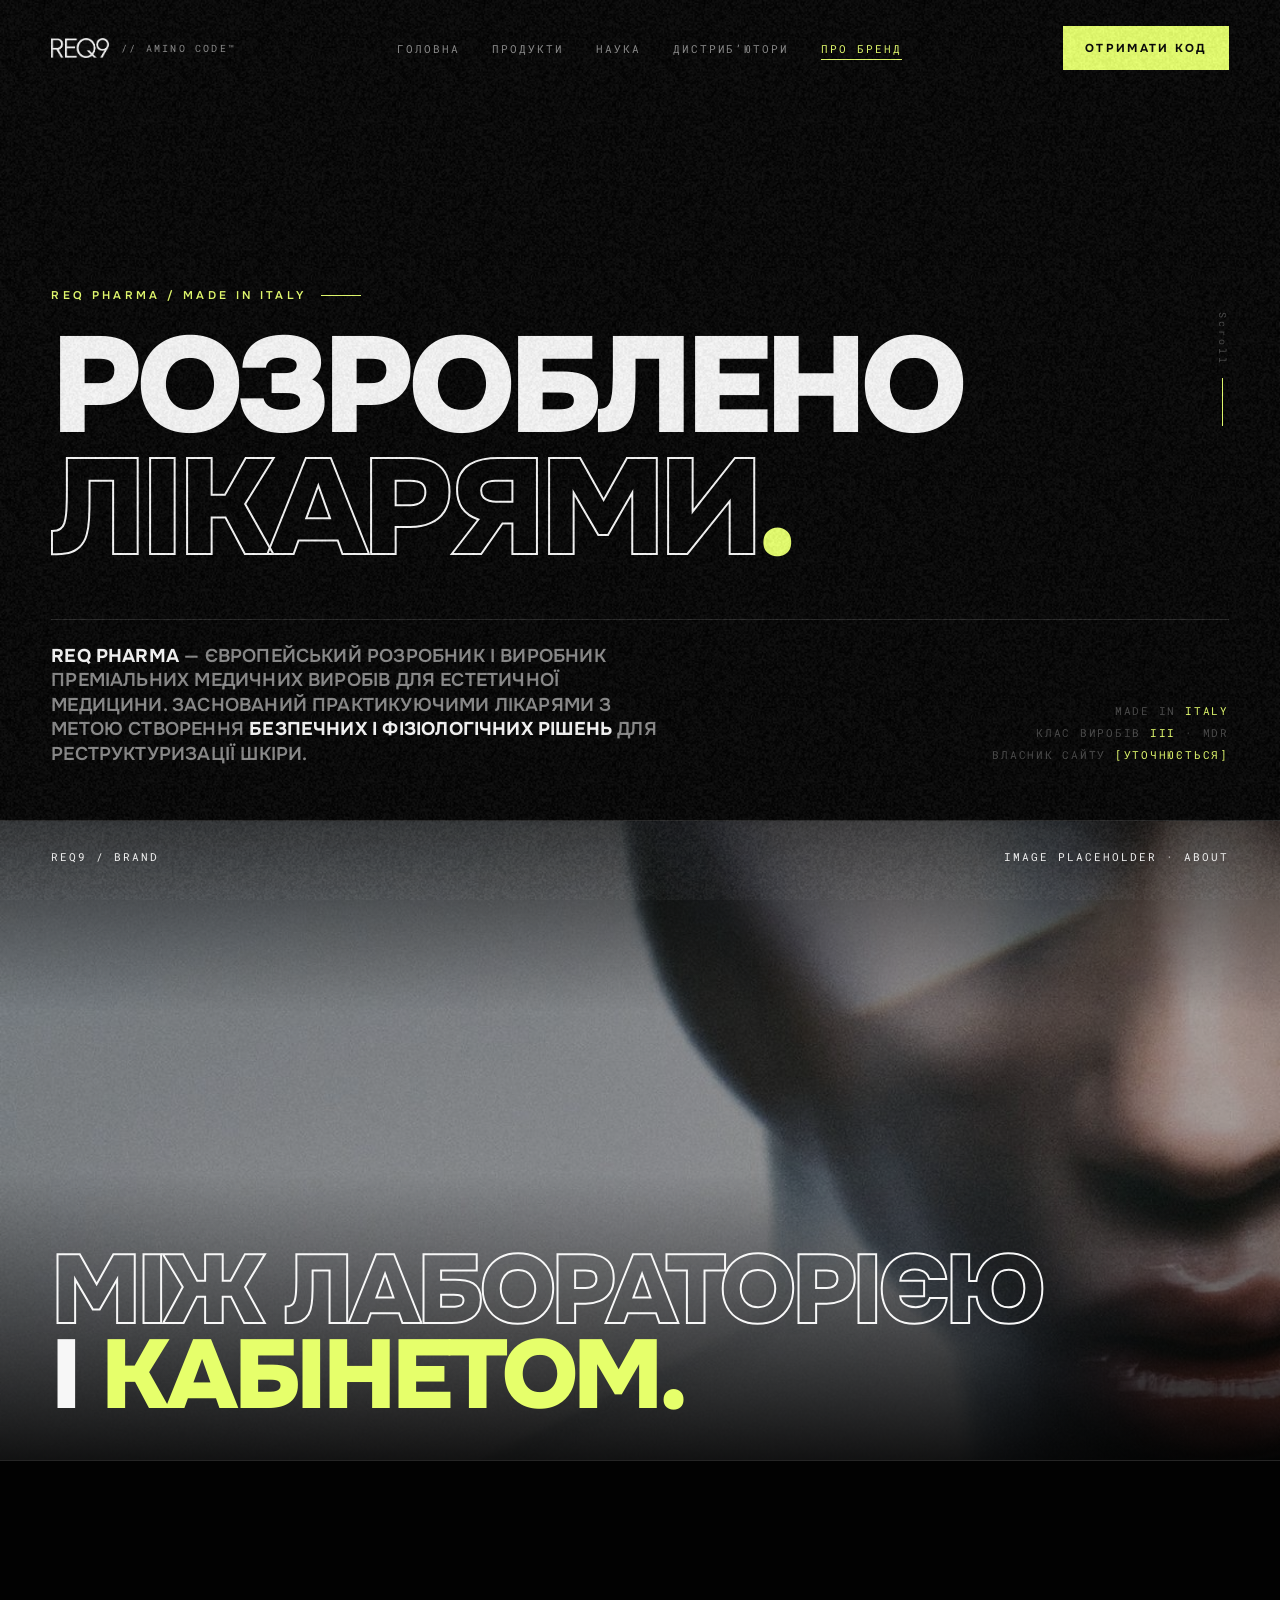
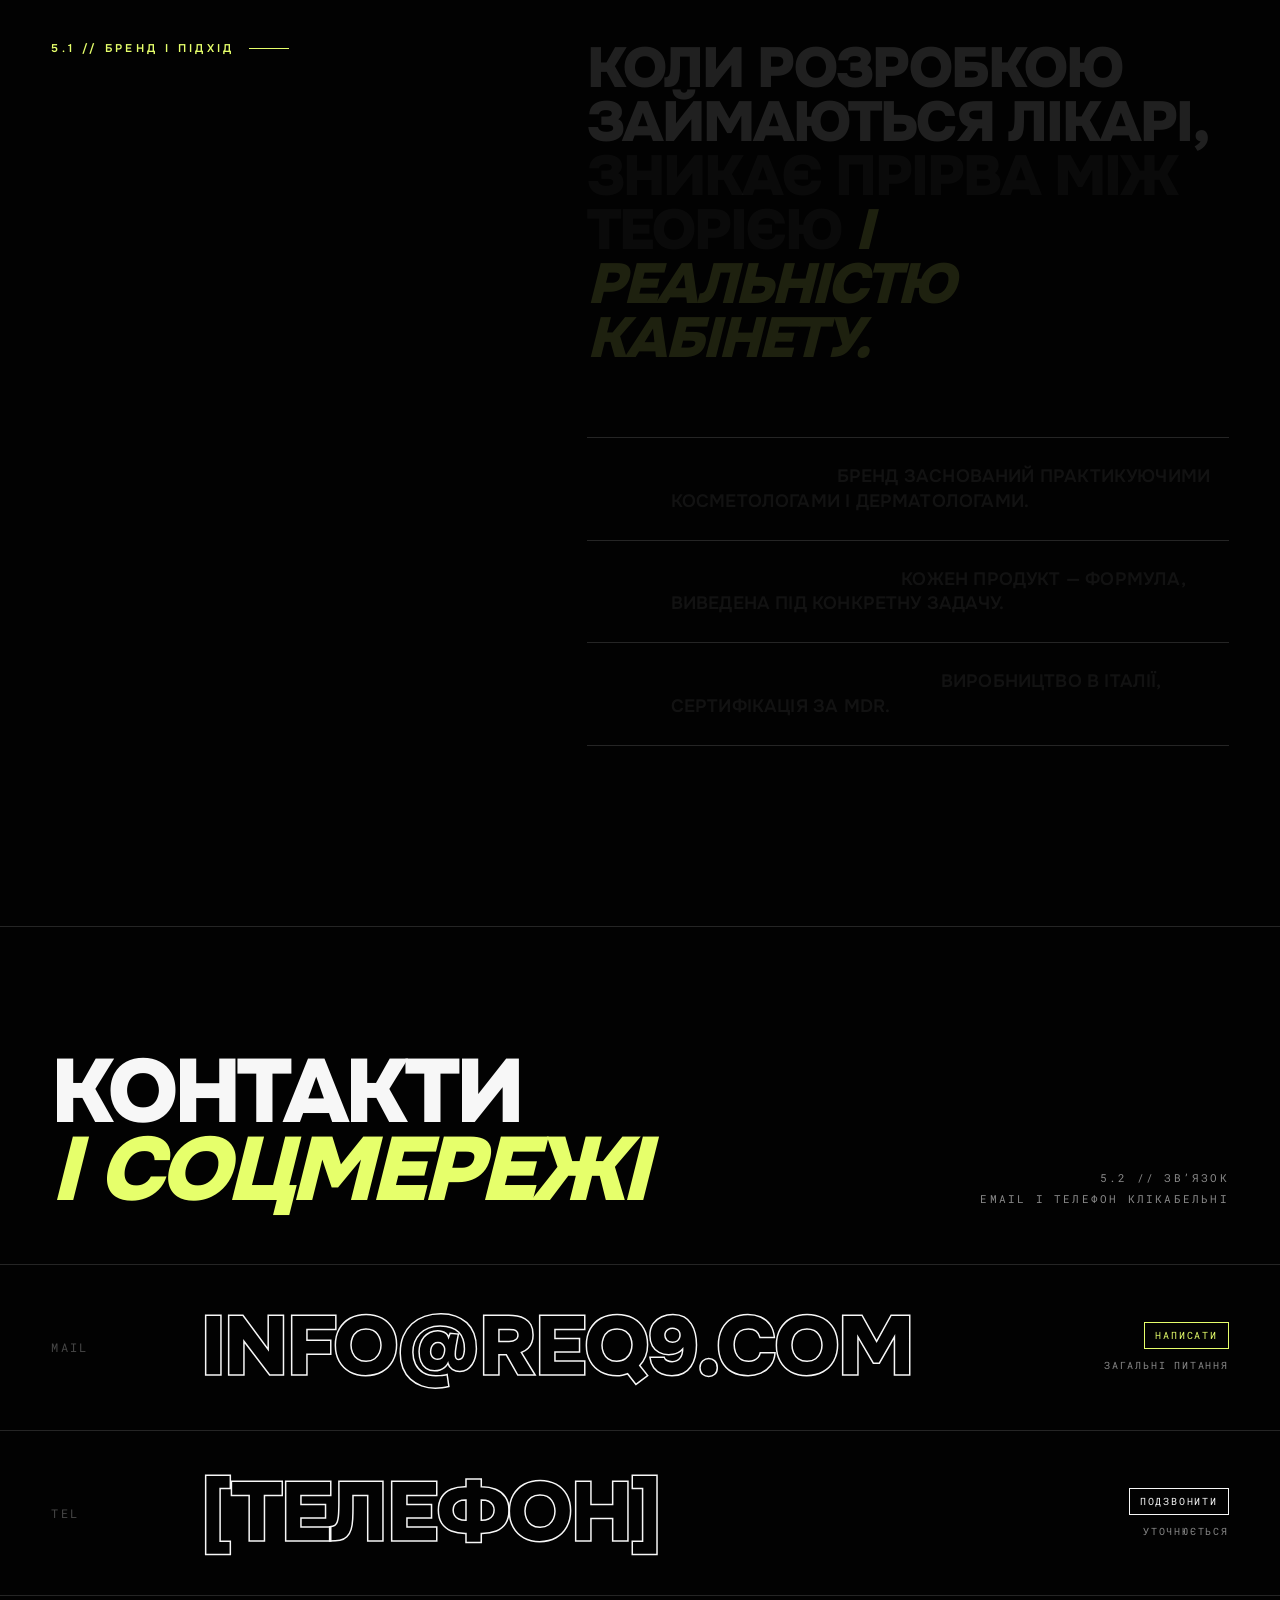
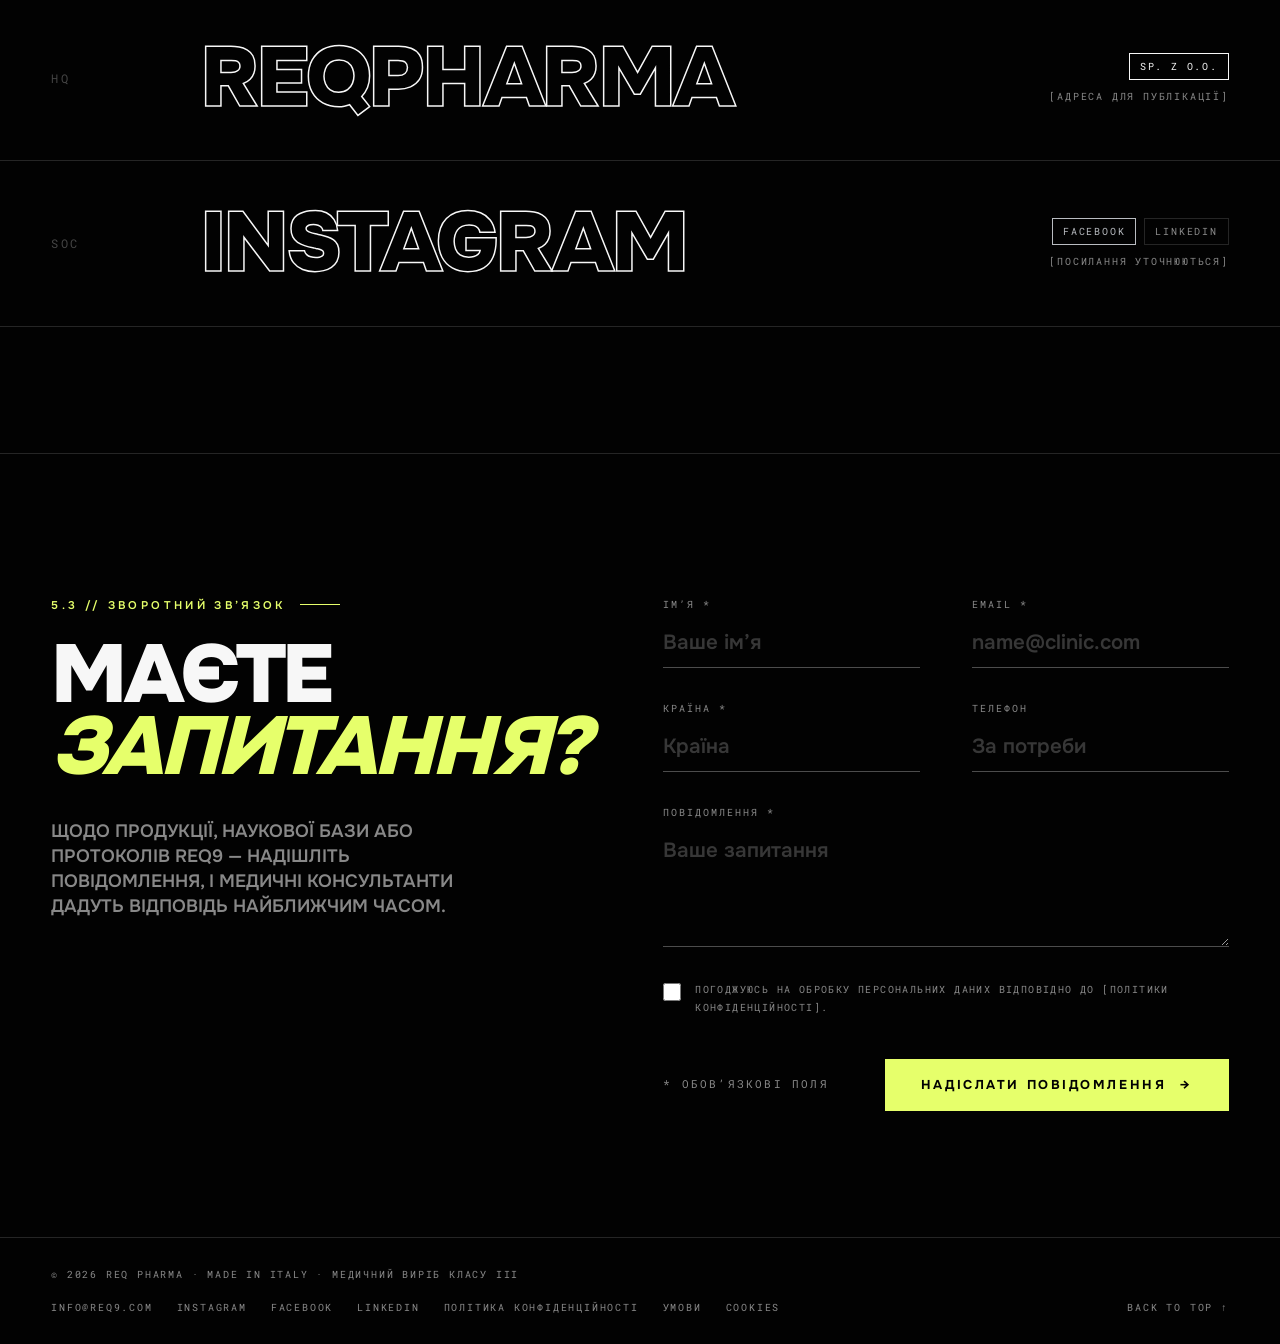
==== about.html @ 5b626bc5 "REQ9 Amino Code — прототип сайту v2 (Lab), статична збірка 5 сторінок (index, product, science, dist" ====
<!doctype html>
<html lang="uk">
<head>
<meta charset="utf-8">
<meta name="viewport" content="width=device-width,initial-scale=1">
<title>REQ9 — про бренд і контакти</title>
<meta name="description" content="REQ9 Amino Code — 9 амінокислот і дві фракції гіалуронової кислоти. Медичний виріб класу III, Made in Italy.">
<meta name="robots" content="noindex">
<link rel="icon" href="assets/logo-req9-white.png">
<link rel="stylesheet" href="https://fonts.googleapis.com/css2?family=Onest:wght@400;500;600;700;800;900&amp;family=Roboto+Mono:wght@400;500&amp;display=swap">
<style>body{margin:0;background:#020202}</style>
<link rel="stylesheet" href="assets/req9-lab.css">
<script src="assets/req9-lab.js"></script>
<script src="assets/dc-lite.js"></script>
</head>
<body>
<div id="dc-root">
<div class="pg" id="top" data-dcref="rootRef">
<div class="grain" aria-hidden="true"></div>
<div class="progress" aria-hidden="true"></div>

<header class="nav">
<a class="nav-brand" href="index.html" aria-label="REQ9 — головна"><img src="assets/logo-req9-white.png" alt="REQ9" style="height: 20px; width: auto; display: block"><em>// Amino Code™</em></a>
<nav class="nav-links" aria-label="Головне меню">
<a href="index.html">Головна</a>
<a href="product.html">Продукти</a>
<a href="science.html">Наука</a>
<a href="distributors.html">Дистриб’ютори</a>
<a class="cur" href="about.html">Про бренд</a>
</nav>
<a class="btn btn-s nav-cta" href="distributors.html" data-magnet="1">Отримати код</a>
</header>

<!-- 5.1 brand -->
<section class="lhero top" style="min-height: 820px">
<div class="scroll-cue">Scroll</div>
<p class="eyebrow">REQ Pharma / Made in Italy</p>
<h1 style="font-weight: 900; text-transform: uppercase; font-size: clamp(60px, 10.6vw, 170px); line-height: .86; letter-spacing: -.045em; margin-top: 3vh" aria-label="Розроблено лікарями.">
<span class="ln lh"><span>Розроблено</span></span>
<span class="ln lh"><span><span class="hollow">лікарями</span><span class="acid">.</span></span></span>
</h1>
<div class="hero-sub">
<p class="rv"><b>REQ Pharma</b> — європейський розробник і виробник преміальних медичних виробів для естетичної медицини. Заснований практикуючими лікарями з метою створення <b>безпечних і фізіологічних рішень</b> для реструктуризації шкіри.</p>
<div class="hero-meta rv">Made in <i>Italy</i><br>Клас виробів <i>III</i> · MDR<br>Власник сайту <i>[уточнюється]</i></div>
</div>
</section>

<section class="band" aria-label="Портрет">
<img src="assets/hero-photo.jpg" alt="" style="object-position: 70% 40%; filter: grayscale(.2) brightness(.7)">
<div class="shade"></div>
<div class="bt"><span>REQ9 / Brand</span><span>Image placeholder · About</span></div>
<div class="bf"><h3 class="rv"><span class="hollow">Між лабораторією</span><br>і <span class="acid">кабінетом.</span></h3></div>
</section>

<section class="mani">
<p class="eyebrow">5.1 // Бренд і підхід</p>
<div>
<h3 class="scrub"><span class="w">Коли</span> <span class="w">розробкою</span> <span class="w">займаються</span> <span class="w">лікарі,</span> <span class="dimw"><span class="w">зникає</span> <span class="w">прірва</span> <span class="w">між</span> <span class="w">теорією</span></span> <em><span class="w">і</span> <span class="w">реальністю</span> <span class="w">кабінету.</span></em></h3>
<div class="mani-rules">
<div class="mani-rule"><b>R.01</b><p><strong><span class="wm"><span>Лікарі</span></span> <span class="wm"><span>в</span></span> <span class="wm"><span>основі.</span></span></strong> <span class="w">Бренд</span> <span class="w">заснований</span> <span class="w">практикуючими</span> <span class="w">косметологами</span> <span class="w">і</span> <span class="w">дерматологами.</span></p></div>
<div class="mani-rule"><b>R.02</b><p><strong><span class="wm"><span>Код</span></span> <span class="wm"><span>перед</span></span> <span class="wm"><span>стимулом.</span></span></strong> <span class="w">Кожен</span> <span class="w">продукт</span> <span class="w">—</span> <span class="w">формула,</span> <span class="w">виведена</span> <span class="w">під</span> <span class="w">конкретну</span> <span class="w">задачу.</span></p></div>
<div class="mani-rule"><b>R.03</b><p><strong><span class="wm"><span>Європейський</span></span> <span class="wm"><span>стандарт.</span></span></strong> <span class="w">Виробництво</span> <span class="w">в</span> <span class="w">Італії,</span> <span class="w">сертифікація</span> <span class="w">за</span> <span class="w">MDR.</span></p></div>
</div>
</div>
</section>

<!-- 5.2 contacts -->
<section class="index" id="contacts" style="border-top: 1px solid rgba(247,247,247,.14)">
<div class="index-head">
<h2 class="rv">Контакти<br><em>і соцмережі</em></h2>
<div class="count rv">5.2 // Зв’язок<br>Email і телефон клікабельні</div>
</div>
<div class="rows">
<a class="row" href="mailto:info@req9.com" style="--row-c: #E6FF6B"><div class="row-fill"></div><div class="row-inner"><span class="row-no">MAIL</span><span class="row-title">info@req9.com</span><span class="row-meta"><span class="row-tags"><span class="tag status">Написати</span></span><span>Загальні питання</span></span></div><span class="row-arrow" aria-hidden="true">↗</span></a>
<a class="row" href="#contacts" style="--row-c: #F7F7F7"><div class="row-fill"></div><div class="row-inner"><span class="row-no">TEL</span><span class="row-title">[Телефон]</span><span class="row-meta"><span class="row-tags"><span class="tag status">Подзвонити</span></span><span>Уточнюється</span></span></div><span class="row-arrow" aria-hidden="true">↗</span></a>
<a class="row" href="#contacts" style="--row-c: #F7F7F7"><div class="row-fill"></div><div class="row-inner"><span class="row-no">HQ</span><span class="row-title">REQPHARMA</span><span class="row-meta"><span class="row-tags"><span class="tag status">sp. z o.o.</span></span><span>[Адреса для публікації]</span></span></div><span class="row-arrow" aria-hidden="true">↗</span></a>
<a class="row" href="#contacts" style="--row-c: #B9BCC1"><div class="row-fill"></div><div class="row-inner"><span class="row-no">SOC</span><span class="row-title">Instagram</span><span class="row-meta"><span class="row-tags"><span class="tag status">Facebook</span><span class="tag">LinkedIn</span></span><span>[Посилання уточнюються]</span></span></div><span class="row-arrow" aria-hidden="true">↗</span></a>
</div>
</section>

<!-- 5.3 form -->
<section class="fsec" id="write" style="margin-top: 14vh">
<div>
<p class="eyebrow">5.3 // Зворотний зв’язок</p>
<h2 class="rv">Маєте<br><em>запитання?</em></h2>
<p class="lead rv">Щодо продукції, наукової бази або протоколів ReQ9 — надішліть повідомлення, і медичні консультанти дадуть відповідь найближчим часом.</p>
</div>
<form class="fm rv" data-dcev-submit="submit">
<div data-dcif="sent" style="display:none">
<div class="ok"><b>Повідомлення надіслано</b><span class="count" style="text-align: left">Ми відповімо найближчим часом.</span></div>
</div>
<div class="fld"><label for="c-name">Ім’я *</label><input id="c-name" type="text" required="required" placeholder="Ваше ім’я"></div>
<div class="fld"><label for="c-em">Email *</label><input id="c-em" type="email" required="required" placeholder="name@clinic.com"></div>
<div class="fld"><label for="c-cn">Країна *</label><input id="c-cn" type="text" required="required" placeholder="Країна"></div>
<div class="fld"><label for="c-ph">Телефон</label><input id="c-ph" type="tel" placeholder="За потреби"></div>
<div class="fld w2"><label for="c-msg">Повідомлення *</label><textarea id="c-msg" required="required" placeholder="Ваше запитання"></textarea></div>
<label class="consent"><input type="checkbox" required="required"><span>Погоджуюсь на обробку персональних даних відповідно до [Політики конфіденційності].</span></label>
<div class="fm-foot"><span class="count" style="text-align: left">* обов’язкові поля</span><button class="btn" type="submit" data-magnet="1"><span>Надіслати повідомлення</span><i>→</i></button></div>
</form>
</section>

<footer class="foot">
<span>© 2026 REQ Pharma · Made in Italy · Медичний виріб класу III</span>
<div class="socials"><a href="mailto:info@req9.com">info@req9.com</a><a href="#contacts">Instagram</a><a href="#contacts">Facebook</a><a href="#contacts">LinkedIn</a><a href="#top">Політика конфіденційності</a><a href="#top">Умови</a><a href="#top">Cookies</a></div>
<a href="#top">Back to top ↑</a>
</footer>

</div>
</div>
<script>

class Component extends DCLogic {
componentDidMount() { if (typeof window !== 'undefined' && window.REQ9Lab && this._root) this._fx = window.REQ9Lab.mount(this._root); }
componentWillUnmount() { if (this._fx) this._fx(); }
renderVals() {
if (!this._r) {
this._r = { rootRef: (el) => { this._root = el; }, submit: (e) => { e.preventDefault(); this.setState({ sent: true }); } };
}
return Object.assign({}, this._r, { sent: !!(this.state && this.state.sent) });
}
}

window.dcMount(Component, document.getElementById('dc-root'));
</script>
</body>
</html>
---- assets/req9-lab.css ----
body{margin:0;background:#020202}
a{color:inherit}a:hover{color:inherit}
.pg{--bg:#020202;--ink:#F7F7F7;--dim:rgba(247,247,247,.55);--faint:rgba(247,247,247,.28);--hair:rgba(247,247,247,.14);--acid:#E6FF6B;--mono:'Roboto Mono',ui-monospace,monospace;--disp:'Onest',sans-serif;background:var(--bg);color:var(--ink);font-family:var(--disp);font-weight:600;overflow-x:hidden;position:relative}
.pg *{margin:0;padding:0;box-sizing:border-box;border-radius:0}
.pg a{text-decoration:none}
.pg ::selection{background:var(--acid);color:#020202}
.pg :focus-visible{outline:2px solid var(--acid);outline-offset:3px}
/* grain / cursor / progress */
.grain{position:fixed;inset:0;pointer-events:none;z-index:200;opacity:.07;background-image:url(grain-noise.png);background-size:220px 220px}
@keyframes grain{0%,100%{transform:translate(0,0)}20%{transform:translate(-3%,2%)}40%{transform:translate(2%,-3%)}60%{transform:translate(-2%,-2%)}80%{transform:translate(3%,3%)}}
.cur-dot,.cur-ring{position:fixed;top:0;left:0;pointer-events:none;z-index:300;display:none}
.cur-dot{width:6px;height:6px;background:var(--acid);border-radius:50%}
.cur-ring{width:34px;height:34px;border:1px solid var(--ink);border-radius:50%;mix-blend-mode:difference;transition:width .3s,height .3s,background .3s,margin .3s}
.cur-ring.is-hover{width:64px;height:64px;margin:-15px 0 0 -15px;background:rgba(247,247,247,.12)}
.progress{position:fixed;top:0;left:0;height:2px;width:0;background:var(--acid);z-index:150}
/* preloader */
.pre{position:fixed;inset:0;background:var(--bg);z-index:400;display:none;align-items:center;justify-content:center;flex-direction:column;gap:28px}
.armed .pre.run{display:flex}
.pre-boot{font-family:var(--mono);font-size:11px;letter-spacing:.18em;color:var(--dim);text-transform:uppercase;display:flex;flex-direction:column;gap:6px;text-align:center}
.pre-boot span{opacity:0;transform:translateY(8px);transition:opacity .35s,transform .35s}
.pre-boot span.on{opacity:1;transform:none}
.pre-word{font-weight:900;font-size:clamp(90px,18vw,260px);line-height:.86;letter-spacing:-.04em;text-transform:uppercase;display:flex;overflow:hidden}
.pre-word .l{display:inline-block;transform:translateY(110%);transition:transform .9s cubic-bezier(.16,1,.3,1)}
.pre-word .l.on{transform:none}
.pre-word .l.a{color:var(--acid)}
.pre-count{font-family:var(--mono);font-size:12px;color:var(--faint);letter-spacing:.2em}
.pre-wipe{position:fixed;inset:0;background:var(--acid);z-index:390;transform:scaleY(0);transform-origin:bottom;display:none}
.armed .pre-wipe.run{display:block}
/* nav */
.nav{position:absolute;top:0;left:0;right:0;z-index:120;display:flex;justify-content:space-between;align-items:center;gap:24px;padding:26px 4vw;background:none}
.nav-brand{display:flex;align-items:center;gap:12px}
.nav-brand em{font-style:normal;font-family:var(--mono);font-weight:400;font-size:10px;letter-spacing:.22em;color:var(--dim);text-transform:uppercase}
.nav-links{display:flex;gap:32px;font-family:var(--mono);font-size:11px;letter-spacing:.18em;text-transform:uppercase;font-weight:400}
.nav-links a{position:relative;padding:4px 0;color:var(--dim)}
.nav-links a:hover{color:var(--ink)}
.nav-links a::after{content:"";position:absolute;left:0;bottom:0;height:1px;width:100%;background:var(--ink);transform:scaleX(0);transform-origin:right;transition:transform .35s cubic-bezier(.7,0,.2,1)}
.nav-links a:hover::after{transform:scaleX(1);transform-origin:left}
.btn{display:inline-flex;align-items:center;gap:14px;font-family:var(--disp);font-weight:700;font-size:.8rem;letter-spacing:.2em;text-transform:uppercase;color:#020202;background:var(--acid);border:none;padding:18px 36px;min-height:44px;transition:opacity .2s,gap .3s,transform .2s;position:relative}
.btn i{font-style:normal;transition:transform .35s}
.btn:hover{opacity:.85;gap:20px;color:#020202}
.btn:hover i{transform:translateX(4px)}
.btn-s{padding:13px 22px;font-size:.72rem}
/* hero (home) */
.hero{position:relative;height:900px;overflow:hidden;background:var(--bg)}
.hero-ph{position:absolute;left:0;top:0;width:100%;height:100%;object-fit:cover;object-position:78% 38%;filter:grayscale(.15) contrast(1.05) brightness(.62)}
.hero-shade{position:absolute;inset:0;background:linear-gradient(90deg,rgba(2,2,2,.92) 0%,rgba(2,2,2,.72) 38%,rgba(2,2,2,.25) 72%,rgba(2,2,2,.35) 100%),linear-gradient(180deg,rgba(2,2,2,.55) 0%,rgba(2,2,2,0) 22%,rgba(2,2,2,0) 70%,rgba(2,2,2,.9) 100%)}
.hero-grid{position:absolute;inset:0;width:100%;height:100%;display:block}
.hero-h{position:absolute;left:0;right:0;top:50%;transform:translateY(-52%);text-align:center;z-index:2;pointer-events:none;font-weight:900;text-transform:uppercase;letter-spacing:-.04em;line-height:.92;font-size:clamp(64px,10.4vw,156px)}
.ln{display:block;overflow:hidden;padding-bottom:.04em}
.ln>span{display:block;transition:transform 1.1s cubic-bezier(.16,1,.3,1)}
.armed .ln>span{transform:translateY(110%)}
.armed .ln.in>span{transform:none}
.hero-h .row1,.hero-h .row2{display:block}
.hero-h .ln{display:inline-block;vertical-align:top}
.hero-h .ln>span{transition:transform 1s cubic-bezier(.16,1,.3,1),opacity 1s,filter 1s}
.armed .hero-h .ln>span{opacity:0;filter:blur(10px)}
.armed .hero-h .ln.in>span{opacity:1;filter:none}
.hero-h .row2 .ln>span{color:var(--acid);text-shadow:0 0 18px rgba(230,255,107,.18)}
.hero-tag{position:absolute;right:6vw;top:73%;z-index:2;font-weight:800;font-size:30px;letter-spacing:-.01em}
.hero-foot{position:absolute;left:4vw;right:4vw;bottom:34px;z-index:2;display:flex;justify-content:space-between;align-items:flex-end}
.prog{position:relative;height:2px;background:rgba(247,247,247,.12);margin-top:14px;width:260px}
.prog i{position:absolute;left:0;top:0;height:2px;width:42%;background:var(--acid);animation:pg 6s linear infinite}
@keyframes pg{from{width:0}to{width:100%}}
/* lab hero */
.lhero{min-height:900px;display:flex;flex-direction:column;justify-content:flex-end;padding:0 4vw 6vh;position:relative}
.eyebrow{font-family:var(--disp);font-size:.7rem;font-weight:600;letter-spacing:.3em;color:var(--acid);text-transform:uppercase;display:flex;align-items:center;gap:14px}
.eyebrow::after{content:"";width:40px;height:1px;background:var(--acid)}
.lhero h2{font-weight:900;text-transform:uppercase;font-size:clamp(60px,10.6vw,170px);line-height:.86;letter-spacing:-.045em;margin-top:3vh}
.hollow{color:transparent;-webkit-text-stroke:2px var(--ink)}
.acid{color:var(--acid)}
.hero-sub{display:flex;justify-content:space-between;align-items:flex-end;gap:40px;margin-top:5vh;border-top:1px solid var(--hair);padding-top:24px;flex-wrap:wrap}
.hero-sub p{font-weight:600;font-size:clamp(16px,1.45vw,22px);line-height:1.32;max-width:620px;color:var(--dim);text-transform:uppercase;letter-spacing:.01em}
.hero-sub p b{color:var(--ink);font-weight:700}
.hero-meta{font-family:var(--mono);font-size:11px;letter-spacing:.16em;color:var(--faint);text-transform:uppercase;text-align:right;line-height:2;font-weight:400}
.hero-meta i{font-style:normal;color:var(--acid)}
.scroll-cue{position:absolute;right:4vw;top:38%;font-family:var(--mono);font-size:10px;letter-spacing:.3em;color:var(--faint);writing-mode:vertical-rl;display:flex;align-items:center;gap:12px;font-weight:400}
.scroll-cue::after{content:"";width:1px;height:48px;background:var(--acid);animation:cue 1.8s ease-in-out infinite}
@keyframes cue{0%{transform:scaleY(0);transform-origin:top}45%{transform:scaleY(1);transform-origin:top}55%{transform:scaleY(1);transform-origin:bottom}100%{transform:scaleY(0);transform-origin:bottom}}
/* ticker */
.ticker{border-top:1px solid var(--hair);border-bottom:1px solid var(--hair);overflow:hidden;padding:18px 0;white-space:nowrap}
.ticker-track{display:inline-flex;will-change:transform}
.ticker span{font-weight:900;text-transform:uppercase;font-size:clamp(26px,3.2vw,48px);letter-spacing:-.02em;padding-right:60px;display:inline-flex;align-items:center;gap:60px}
.ticker span::after{content:"";width:12px;height:12px;background:var(--acid);display:inline-block}
.ticker .ghost{color:transparent;-webkit-text-stroke:1px var(--faint)}
.ticker.lime{background:var(--acid);color:#020202;border:0}
.ticker.lime span::after{background:#020202}
.ticker.lime .ghost{-webkit-text-stroke-color:rgba(2,2,2,.5)}
/* reveal */
.armed .rv{opacity:0;transform:translateY(30px);transition:opacity 1s cubic-bezier(.16,1,.3,1),transform 1s cubic-bezier(.16,1,.3,1)}
.armed .rv.in{opacity:1;transform:none}
/* index */
.index{position:relative;padding:14vh 0 0}
.index-head{padding:0 4vw 6vh;display:flex;justify-content:space-between;align-items:flex-end;gap:30px;flex-wrap:wrap}
.index-head h2{font-weight:900;text-transform:uppercase;font-size:clamp(44px,7vw,110px);line-height:.88;letter-spacing:-.04em}
.index-head h2 em{font-style:italic;color:var(--acid)}
.count{font-family:var(--mono);font-size:11px;letter-spacing:.2em;color:var(--dim);text-transform:uppercase;line-height:1.9;text-align:right;font-weight:400}
.ghost-no{position:absolute;right:2vw;bottom:-4vh;font-weight:900;font-size:min(44vh,34vw);line-height:.8;letter-spacing:-.05em;color:transparent;-webkit-text-stroke:1px rgba(247,247,247,.1);pointer-events:none;z-index:1;opacity:0;transition:opacity .4s}
.index.is-hovering .ghost-no{opacity:1}
.wash{position:absolute;inset:0;pointer-events:none;z-index:0;opacity:0;transition:opacity .5s;background:radial-gradient(120% 90% at 70% 60%,var(--wash-c,transparent) 0%,transparent 60%)}
.index.is-hovering .wash{opacity:.1}
.rows{position:relative;z-index:2}
.row{display:block;border-top:1px solid var(--hair);padding:0 4vw;position:relative;overflow:hidden;color:var(--ink)}
.rows>.row:last-child{border-bottom:1px solid var(--hair)}
.armed .rows>.row{opacity:0;transform:translateY(60px);transition:opacity .9s cubic-bezier(.16,1,.3,1),transform .9s cubic-bezier(.16,1,.3,1)}
.armed .rows>.row.in{opacity:1;transform:none}
.row-inner{display:grid;grid-template-columns:110px 1fr auto;align-items:center;gap:3vw;padding:5vh 0;position:relative;z-index:2;transition:transform .5s cubic-bezier(.7,0,.2,1)}
.row-no{font-family:var(--mono);font-size:12px;letter-spacing:.2em;color:var(--faint);font-weight:400;transition:color .35s}
.row-title{font-weight:900;text-transform:uppercase;font-size:clamp(40px,6.6vw,108px);line-height:.88;letter-spacing:-.04em;color:transparent;-webkit-text-stroke:1.5px var(--ink);transition:color .4s,-webkit-text-stroke-color .4s;white-space:nowrap}
.row-meta{display:flex;flex-direction:column;align-items:flex-end;gap:10px;font-family:var(--mono);font-size:10px;letter-spacing:.18em;text-transform:uppercase;color:var(--dim);font-weight:400;text-align:right;transition:opacity .35s,transform .45s cubic-bezier(.7,0,.2,1)}
.row-tags{display:flex;gap:8px}
.tag{border:1px solid var(--hair);padding:6px 10px;color:var(--dim);transition:.35s;white-space:nowrap}
.tag.status{border-color:var(--row-c,var(--acid));color:var(--row-c,var(--acid))}
.row-arrow{position:absolute;right:4vw;top:50%;transform:translate(30px,-50%);opacity:0;transition:.45s cubic-bezier(.7,0,.2,1);font-size:clamp(28px,3vw,44px);color:var(--row-c,var(--acid));z-index:3;font-weight:400}
.row-fill{position:absolute;inset:0;background:var(--row-c,var(--acid));transform:scaleY(0);transform-origin:bottom;transition:transform .5s cubic-bezier(.7,0,.2,1);z-index:1}
.row:hover .row-fill,.row:focus-visible .row-fill{transform:scaleY(1)}
.row:hover .row-title,.row:focus-visible .row-title{color:#020202;-webkit-text-stroke-color:#020202}
.row:hover .row-meta,.row:focus-visible .row-meta{opacity:0;transform:translateX(-30px)}
.row:hover .row-no,.row:hover .tag{color:#020202;border-color:rgba(2,2,2,.4)}
.row:hover .tag.status{color:#020202;border-color:#020202}
.row:hover .row-arrow{opacity:1;transform:translate(0,-50%);color:#020202}
.row:hover .row-inner{transform:translateX(2vw)}
.row.reserved{pointer-events:none}
.row.reserved .row-inner{padding:3.4vh 0}
.row.reserved .row-no{color:rgba(247,247,247,.18)}
.row.reserved .row-title{-webkit-text-stroke-color:var(--faint);font-style:italic;font-weight:800;font-size:clamp(26px,4vw,58px)}
.dash{border:1px dashed var(--hair);padding:6px 10px;color:var(--faint)}
/* specimen */
.spec{position:absolute;top:0;left:0;width:min(420px,34vw);aspect-ratio:4/3;z-index:90;pointer-events:none;opacity:0;transition:opacity .3s;will-change:transform}
.spec.show{opacity:1}
.spec-frame{position:absolute;inset:0;background:#0D0D0D;border:1px solid var(--hair);overflow:hidden;box-shadow:0 40px 120px rgba(0,0,0,.6)}
.spec-label{position:absolute;top:-1px;left:-1px;background:var(--acid);color:#020202;font-family:var(--mono);font-size:9px;letter-spacing:.2em;padding:6px 10px;text-transform:uppercase;z-index:5;font-weight:500}
.spec-view{position:absolute;inset:0;display:none}
.spec-view.on{display:block}
.spec-view .shot{position:absolute;inset:0;width:100%;height:100%;object-fit:cover}
.spec-view .sh{position:absolute;inset:0;background:linear-gradient(180deg,rgba(2,2,2,.1),rgba(2,2,2,.82))}
.spec-chrome{position:absolute;top:0;left:0;right:0;height:26px;background:#141414;border-bottom:1px solid var(--hair);display:flex;align-items:center;gap:6px;padding:0 10px;z-index:4}
.spec-chrome i{width:7px;height:7px;background:rgba(247,247,247,.22)}
.spec-chrome span{font-family:var(--mono);font-size:8px;letter-spacing:.14em;color:var(--faint);text-transform:uppercase;margin-left:8px;font-weight:400}
.spec-x{position:absolute;left:0;right:0;top:48%;height:1px;background:rgba(230,255,107,.75);z-index:3}
.spec-y{position:absolute;top:26px;bottom:0;left:56%;width:1px;background:rgba(230,255,107,.75);z-index:3}
.spec-b{position:absolute;left:calc(56% - 14px);top:calc(48% - 14px);width:28px;height:28px;border:1px solid var(--acid);z-index:3}
.spec-cap{position:absolute;left:14px;right:14px;bottom:12px;z-index:4;display:flex;justify-content:space-between;align-items:flex-end;gap:10px}
.spec-cap b{font-weight:900;font-size:56px;line-height:.82;letter-spacing:-.04em;color:var(--ink)}
.spec-cap span{font-family:var(--mono);font-size:9px;letter-spacing:.14em;color:var(--ink);text-transform:uppercase;text-align:right;line-height:1.7;font-weight:400}
.spec-txt{position:absolute;inset:26px 0 0;padding:28px 22px;display:flex;flex-direction:column;justify-content:space-between;background:#0D0D0D}
.spec-txt p{font-size:19px;line-height:1.3;text-transform:uppercase;font-weight:700;letter-spacing:-.01em}
.spec-txt span{font-family:var(--mono);font-size:9px;letter-spacing:.16em;color:var(--dim);text-transform:uppercase;font-weight:400}
.spec-bp{position:absolute;inset:26px 0 0;background:#08090A}
.spec-bp img{position:absolute;inset:8% 6%;width:88%;height:84%;object-fit:contain}
/* manifesto */
.mani{padding:20vh 4vw;display:grid;grid-template-columns:1fr 1.4fr;gap:6vw;align-items:start;border-top:1px solid var(--hair)}
.mani .eyebrow{position:sticky;top:120px}
.mani h3{font-weight:900;text-transform:uppercase;font-size:clamp(34px,4.4vw,70px);line-height:.96;letter-spacing:-.035em}
.mani h3 .dimw{color:var(--faint)}
.mani h3 em{font-style:italic;color:var(--acid)}
.mani-rules{margin-top:8vh;border-top:1px solid var(--hair)}
.mani-rule{display:grid;grid-template-columns:60px 1fr;gap:24px;padding:26px 0;border-bottom:1px solid var(--hair);align-items:baseline}
.mani-rule>b{font-family:var(--mono);font-weight:400;font-size:11px;letter-spacing:.2em;color:var(--acid)}
.mani-rule p{font-size:clamp(16px,1.4vw,21px);text-transform:uppercase;letter-spacing:.01em;color:var(--dim);font-weight:600;line-height:1.38}
.mani-rule p strong{color:var(--ink);font-weight:700}
.wm{display:inline-block;overflow:hidden;vertical-align:top;padding-bottom:.08em;margin-bottom:-.08em}
.wm>span{display:inline-block}
.bp{position:relative;margin-top:7vh;border:1px solid var(--hair);background:#08090A;padding:4%}
.bp img{display:block;width:100%;height:auto}
.pin{position:absolute;width:30px;height:30px;margin:-15px 0 0 -15px;background:var(--acid);color:#020202;font-family:var(--mono);font-size:12px;font-weight:500;display:flex;align-items:center;justify-content:center;box-shadow:0 0 0 6px rgba(230,255,107,.18)}
.bp-in{position:absolute;inset:4%}
.bp-tag{position:absolute;top:-1px;left:-1px;background:var(--acid);color:#020202;font-family:var(--mono);font-size:9px;letter-spacing:.2em;padding:6px 10px;text-transform:uppercase;font-weight:500}
/* passport grid */
.pass{display:grid;grid-template-columns:repeat(4,minmax(0,1fr));border-top:1px solid var(--hair);margin:0 4vw 6vh}
.pass div{padding:18px 18px 18px 0;border-bottom:1px solid var(--hair);font-family:var(--mono);font-size:11px;letter-spacing:.16em;text-transform:uppercase;color:var(--faint);line-height:1.9;font-weight:400}
.pass div b{display:block;font-family:var(--disp);font-weight:800;font-size:clamp(18px,1.7vw,26px);letter-spacing:-.01em;color:var(--ink);text-transform:none}
.pass div b.acid{color:var(--acid)}
/* cta */
.cta{padding:16vh 4vw 18vh;text-align:center;border-top:1px solid var(--hair);position:relative;overflow:hidden}
.cta h4{font-weight:900;text-transform:uppercase;font-size:clamp(46px,8.6vw,146px);line-height:.88;letter-spacing:-.045em}
.cta h4 span{display:block}
.cta p{font-family:var(--mono);font-size:11px;letter-spacing:.22em;text-transform:uppercase;color:var(--dim);margin:4vh 0 5vh;font-weight:400}
.foot{border-top:1px solid var(--hair);padding:30px 4vw;display:flex;justify-content:space-between;align-items:center;gap:20px;flex-wrap:wrap;font-family:var(--mono);font-size:10px;letter-spacing:.18em;text-transform:uppercase;color:var(--dim);font-weight:400}
.foot .socials{display:flex;gap:24px;flex-wrap:wrap}
.foot a:hover{color:var(--acid)}
@media (hover:none){.cur-dot,.cur-ring{display:none!important}.spec{display:none}}
@media (max-width:1100px){.nav-links{display:none}.pass{grid-template-columns:repeat(2,minmax(0,1fr))}}
@media (max-width:860px){
.row-inner{grid-template-columns:56px 1fr;gap:16px}
.row-meta{grid-column:2;align-items:flex-start;flex-direction:row;flex-wrap:wrap;margin-top:8px;text-align:left}
.row-title{white-space:normal;font-size:clamp(34px,10vw,80px)}
.mani{grid-template-columns:1fr;gap:5vh}
.mani .eyebrow{position:static}
.spec,.ghost-no,.scroll-cue{display:none}
.count{text-align:left}
.hero{height:760px}
.hero-ph{object-position:72% 40%}
.hero-shade{background:linear-gradient(180deg,rgba(2,2,2,.75) 0%,rgba(2,2,2,.35) 40%,rgba(2,2,2,.55) 70%,rgba(2,2,2,.95) 100%)}
.hero-tag{right:20px;top:72%;font-size:22px}
.prog{width:170px}
.nav-cta{display:none}
.lhero{min-height:760px}
.hero-meta{text-align:left}
}
@media (max-width:560px){.pass{grid-template-columns:minmax(0,1fr)}.nav{padding:16px 20px}.hero-foot{left:20px;right:20px}}
@media (prefers-reduced-motion:reduce){.pg *,.pg *::before,.pg *::after{animation:none!important;transition:none!important}}

/* ===== shared additions for inner pages ===== */
.pg .spec-in{position:absolute;inset:0;transform:scale(.9);transition:transform .35s cubic-bezier(.16,1,.3,1)}
.spec.show .spec-in{transform:scale(1)}
.lhero.top{padding-top:150px}
.lhero .btns{display:flex;gap:14px;flex-wrap:wrap;margin-top:34px}
.btn-o{background:transparent;color:var(--ink);box-shadow:inset 0 0 0 1px rgba(247,247,247,.35)}
.btn-o:hover{color:var(--ink);background:rgba(247,247,247,.06)}
.nav-links a.cur{color:var(--acid)}
.nav-links a.cur::after{transform:scaleX(1);background:var(--acid)}
/* bands (image) */
.band{position:relative;height:640px;overflow:hidden;border-top:1px solid var(--hair)}
.band>img{position:absolute;inset:0;width:100%;height:100%;object-fit:cover}
.band .shade{position:absolute;inset:0;background:linear-gradient(180deg,rgba(2,2,2,.6) 0%,rgba(2,2,2,0) 30%,rgba(2,2,2,0) 55%,rgba(2,2,2,.88) 100%)}
.band .bx{position:absolute;left:0;right:0;top:46%;height:1px;background:rgba(230,255,107,.7)}
.band .by{position:absolute;top:0;bottom:0;left:58%;width:1px;background:rgba(230,255,107,.7)}
.band .bb{position:absolute;left:calc(58% - 22px);top:calc(46% - 22px);width:44px;height:44px;border:1px solid var(--acid)}
.band .bt{position:absolute;left:4vw;right:4vw;top:28px;display:flex;justify-content:space-between;gap:20px;font-family:var(--mono);font-size:11px;letter-spacing:.18em;text-transform:uppercase;font-weight:400}
.band .bf{position:absolute;left:4vw;right:4vw;bottom:40px;display:flex;justify-content:space-between;align-items:flex-end;gap:24px;flex-wrap:wrap}
.band .bf h3{font-weight:900;text-transform:uppercase;font-size:clamp(48px,7.6vw,116px);line-height:.88;letter-spacing:-.045em}
.prod{position:relative;height:900px;overflow:hidden;border-top:1px solid var(--hair);background:radial-gradient(80% 70% at 62% 40%,#1A1C1F 0%,#0A0B0C 55%,#020202 100%)}
.prod>img{position:absolute;right:-6vw;top:-8%;height:122%;width:auto}
.prod .pt{position:absolute;left:4vw;top:7vh;display:flex;flex-direction:column;gap:6px;font-family:var(--mono);font-size:11px;letter-spacing:.18em;text-transform:uppercase;color:var(--dim);font-weight:400}
.prod .pf{position:absolute;left:4vw;bottom:6vh;max-width:540px}
.prod .pf h3{font-weight:900;text-transform:uppercase;font-size:clamp(48px,7vw,108px);line-height:.88;letter-spacing:-.045em}
.prod .pin2{position:absolute;display:flex;align-items:center;gap:12px;font-family:var(--mono);font-size:10px;letter-spacing:.18em;text-transform:uppercase;font-weight:400}
.prod .pin2 i{width:12px;height:12px;background:var(--acid);box-shadow:0 0 0 6px rgba(230,255,107,.18)}
/* tech table */
.tbl{margin:0 4vw;border-top:1px solid var(--hair)}
.tbl-row{display:grid;grid-template-columns:110px minmax(0,1fr) minmax(0,2fr);gap:3vw;padding:22px 0;border-bottom:1px solid var(--hair);align-items:baseline;transition:background .3s}
.tbl-row:hover{background:rgba(247,247,247,.025)}
.tbl-row .k{font-family:var(--mono);font-size:11px;letter-spacing:.18em;text-transform:uppercase;color:var(--dim);font-weight:400}
.tbl-row .v{font-weight:700;font-size:clamp(18px,1.7vw,26px);line-height:1.3;letter-spacing:-.01em}
.tbl-row .v.ph{color:var(--faint);font-weight:600}
.tbl-row .n{font-family:var(--mono);font-size:11px;letter-spacing:.2em;color:var(--faint);font-weight:400}
.tbl-foot{display:flex;justify-content:space-between;align-items:center;gap:20px;flex-wrap:wrap;margin:5vh 4vw 0}
/* forms */
.fsec{padding:16vh 4vw 14vh;display:grid;grid-template-columns:1fr 1.4fr;gap:6vw;border-top:1px solid var(--hair)}
.fsec h2{font-weight:900;text-transform:uppercase;font-size:clamp(44px,6.4vw,100px);line-height:.88;letter-spacing:-.045em;margin-top:3vh}
.fsec h2 em{font-style:italic;color:var(--acid)}
.fsec .lead{margin-top:4vh;font-size:clamp(16px,1.4vw,20px);line-height:1.4;text-transform:uppercase;color:var(--dim);font-weight:600;max-width:440px}
.fm{display:grid;grid-template-columns:repeat(2,minmax(0,1fr));gap:34px 4vw}
.fld{display:flex;flex-direction:column;gap:8px}
.fld.w2{grid-column:1/-1}
.fld label{font-family:var(--mono);font-size:10px;letter-spacing:.2em;text-transform:uppercase;color:var(--dim);font-weight:400}
.fld input,.fld textarea,.fld select{background:transparent;border:0;border-bottom:1px solid rgba(247,247,247,.3);color:var(--ink);font-family:var(--disp);font-weight:600;font-size:clamp(18px,1.6vw,24px);padding:10px 0 12px;outline:none;transition:border-color .3s;border-radius:0;-webkit-appearance:none;appearance:none;width:100%}
.fld textarea{min-height:120px;resize:vertical}
.fld select{background-image:linear-gradient(45deg,transparent 50%,#E6FF6B 50%),linear-gradient(135deg,#E6FF6B 50%,transparent 50%);background-position:calc(100% - 14px) 52%,calc(100% - 8px) 52%;background-size:6px 6px;background-repeat:no-repeat}
.fld select option{background:#0D0D0D;color:#F7F7F7}
.fld input:focus,.fld textarea:focus,.fld select:focus{border-bottom-color:var(--acid)}
.fld input::placeholder,.fld textarea::placeholder{color:rgba(247,247,247,.22)}
.consent{grid-column:1/-1;display:flex;gap:14px;align-items:flex-start;font-family:var(--mono);font-size:10px;letter-spacing:.14em;text-transform:uppercase;color:var(--dim);line-height:1.8;font-weight:400}
.consent input{width:18px;height:18px;accent-color:#E6FF6B;margin-top:2px;flex:none}
.fm-foot{grid-column:1/-1;display:flex;justify-content:space-between;align-items:center;gap:20px;flex-wrap:wrap;margin-top:8px}
.ok{grid-column:1/-1;border:1px solid var(--acid);padding:22px 24px;display:flex;gap:18px;align-items:center}
.ok b{font-weight:900;text-transform:uppercase;font-size:22px;letter-spacing:-.02em;color:var(--acid)}
/* distributor card */
.dist{display:grid;grid-template-columns:minmax(0,1fr) minmax(0,1.4fr);gap:6vw;padding:14vh 4vw;border-top:1px solid var(--hair)}
.dcard{border:1px solid var(--hair);background:#0B0C0D}
.dcard-h{display:flex;justify-content:space-between;align-items:center;padding:14px 18px;border-bottom:1px solid var(--hair);font-family:var(--mono);font-size:10px;letter-spacing:.2em;text-transform:uppercase;color:var(--dim);font-weight:400}
.dcard-h b{background:var(--acid);color:#020202;padding:5px 9px;font-weight:500}
.dcard-b{padding:26px 22px}
.dcard-b h3{font-weight:900;text-transform:uppercase;font-size:clamp(32px,3.6vw,54px);line-height:.92;letter-spacing:-.035em;margin-bottom:22px}
.dcard .kv2{display:grid;grid-template-columns:140px minmax(0,1fr);gap:14px;padding:13px 0;border-top:1px solid var(--hair);align-items:baseline}
.dcard .kv2 span:first-child{font-family:var(--mono);font-size:10px;letter-spacing:.18em;text-transform:uppercase;color:var(--dim);font-weight:400}
.dcard .kv2 span:last-child{font-size:18px;font-weight:600}
.dcard .acts{display:flex;gap:10px;flex-wrap:wrap;padding:18px 22px;border-top:1px solid var(--hair)}
@media (max-width:860px){
.fsec,.dist{grid-template-columns:minmax(0,1fr);gap:5vh}
.fm{grid-template-columns:minmax(0,1fr)}
.tbl-row{grid-template-columns:minmax(0,1fr);gap:6px}
.tbl-row .n{display:none}
.prod{height:720px}
.prod>img{right:-30vw;opacity:.85}
.band{height:460px}
.lhero.top{padding-top:120px}
.dcard .kv2{grid-template-columns:minmax(0,1fr);gap:4px}
}

.row-more{position:absolute;right:calc(4vw + 72px);top:50%;max-width:min(380px,26vw);z-index:3;pointer-events:none;opacity:0;transform:translate(24px,-50%);transition:opacity .35s,transform .45s cubic-bezier(.7,0,.2,1);color:#020202;font-family:var(--disp);font-weight:600;font-size:16px;line-height:1.35;letter-spacing:-.005em;text-transform:none;text-align:left}
.row-more i{display:block;font-style:normal;font-family:var(--mono);font-size:9px;letter-spacing:.18em;text-transform:uppercase;font-weight:500;margin-bottom:8px;opacity:.7}
.row:hover .row-more,.row:focus-visible .row-more{opacity:1;transform:translate(0,-50%)}
@media (max-width:860px),(hover:none){.row-more{position:static;max-width:none;opacity:1;transform:none;color:var(--dim);font-size:14px;padding:0 0 22px 72px;display:block}.row:hover .row-more{transform:none;color:#020202}}
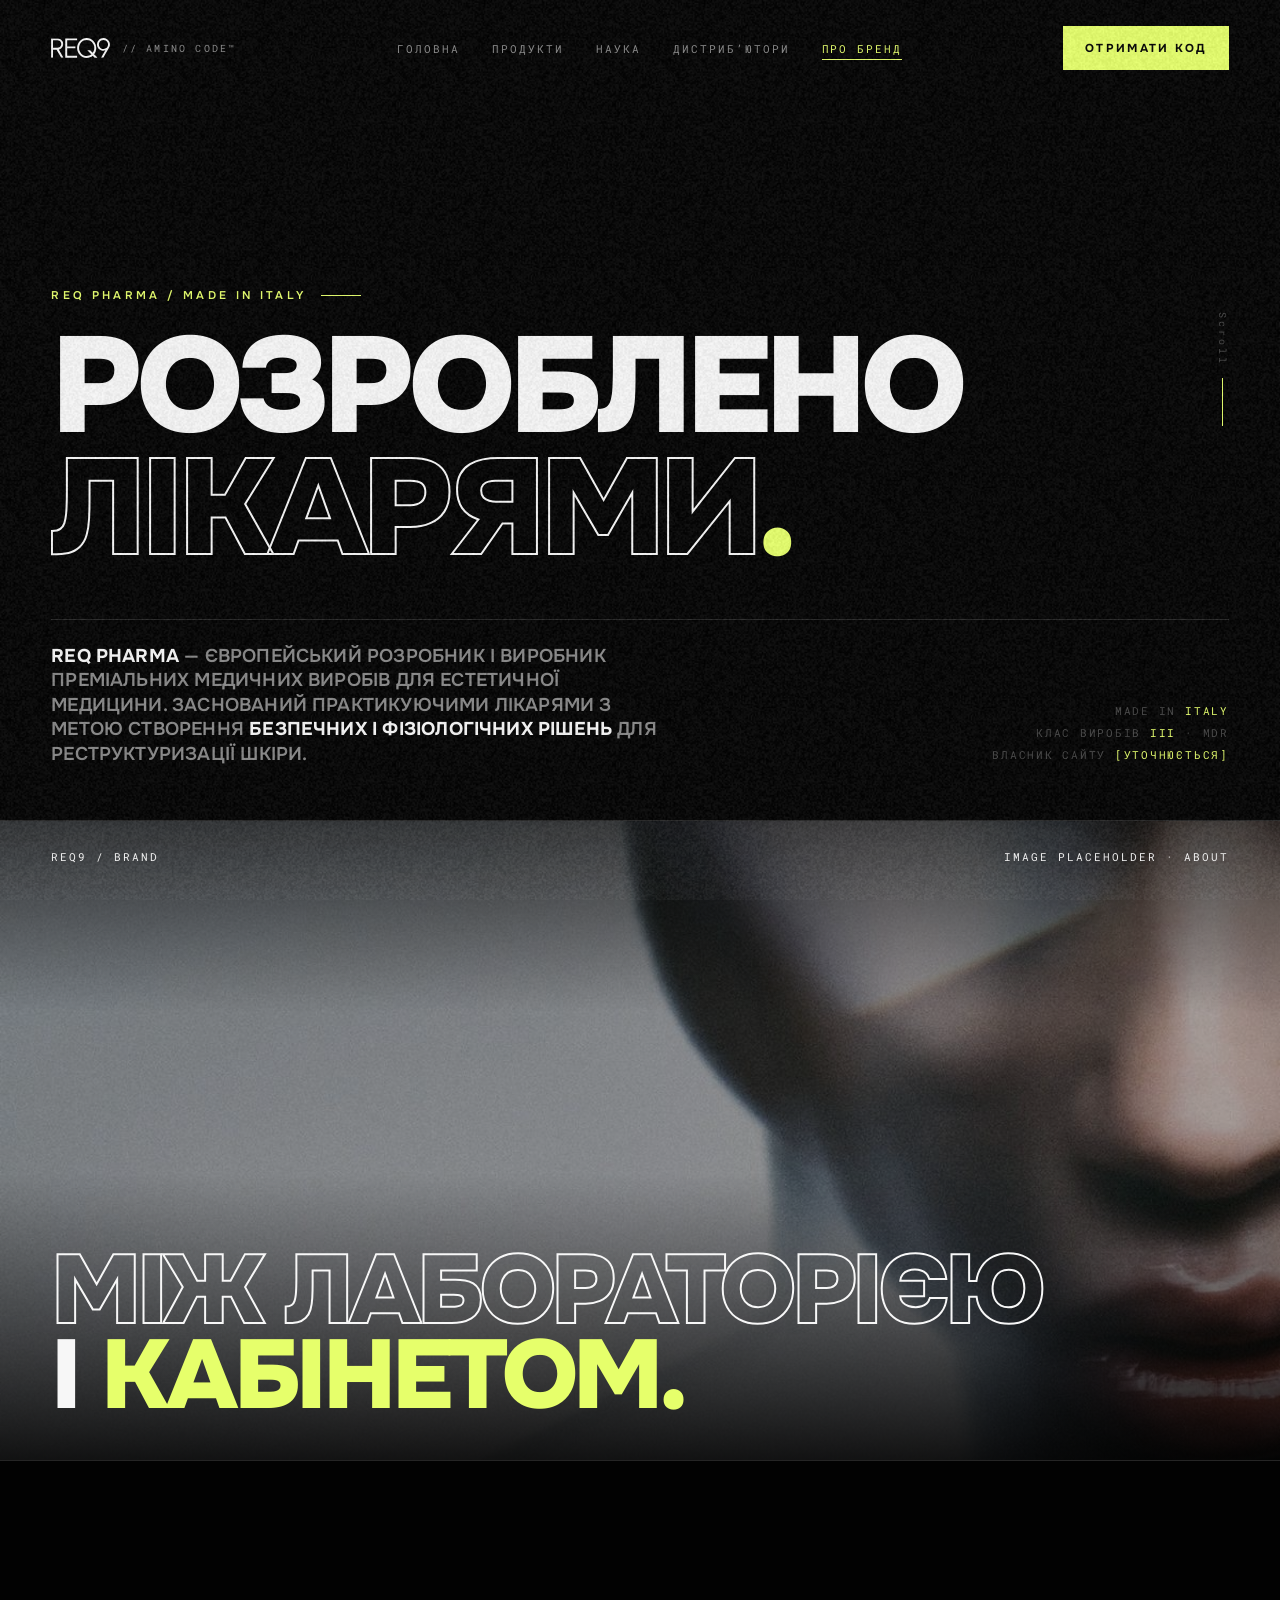
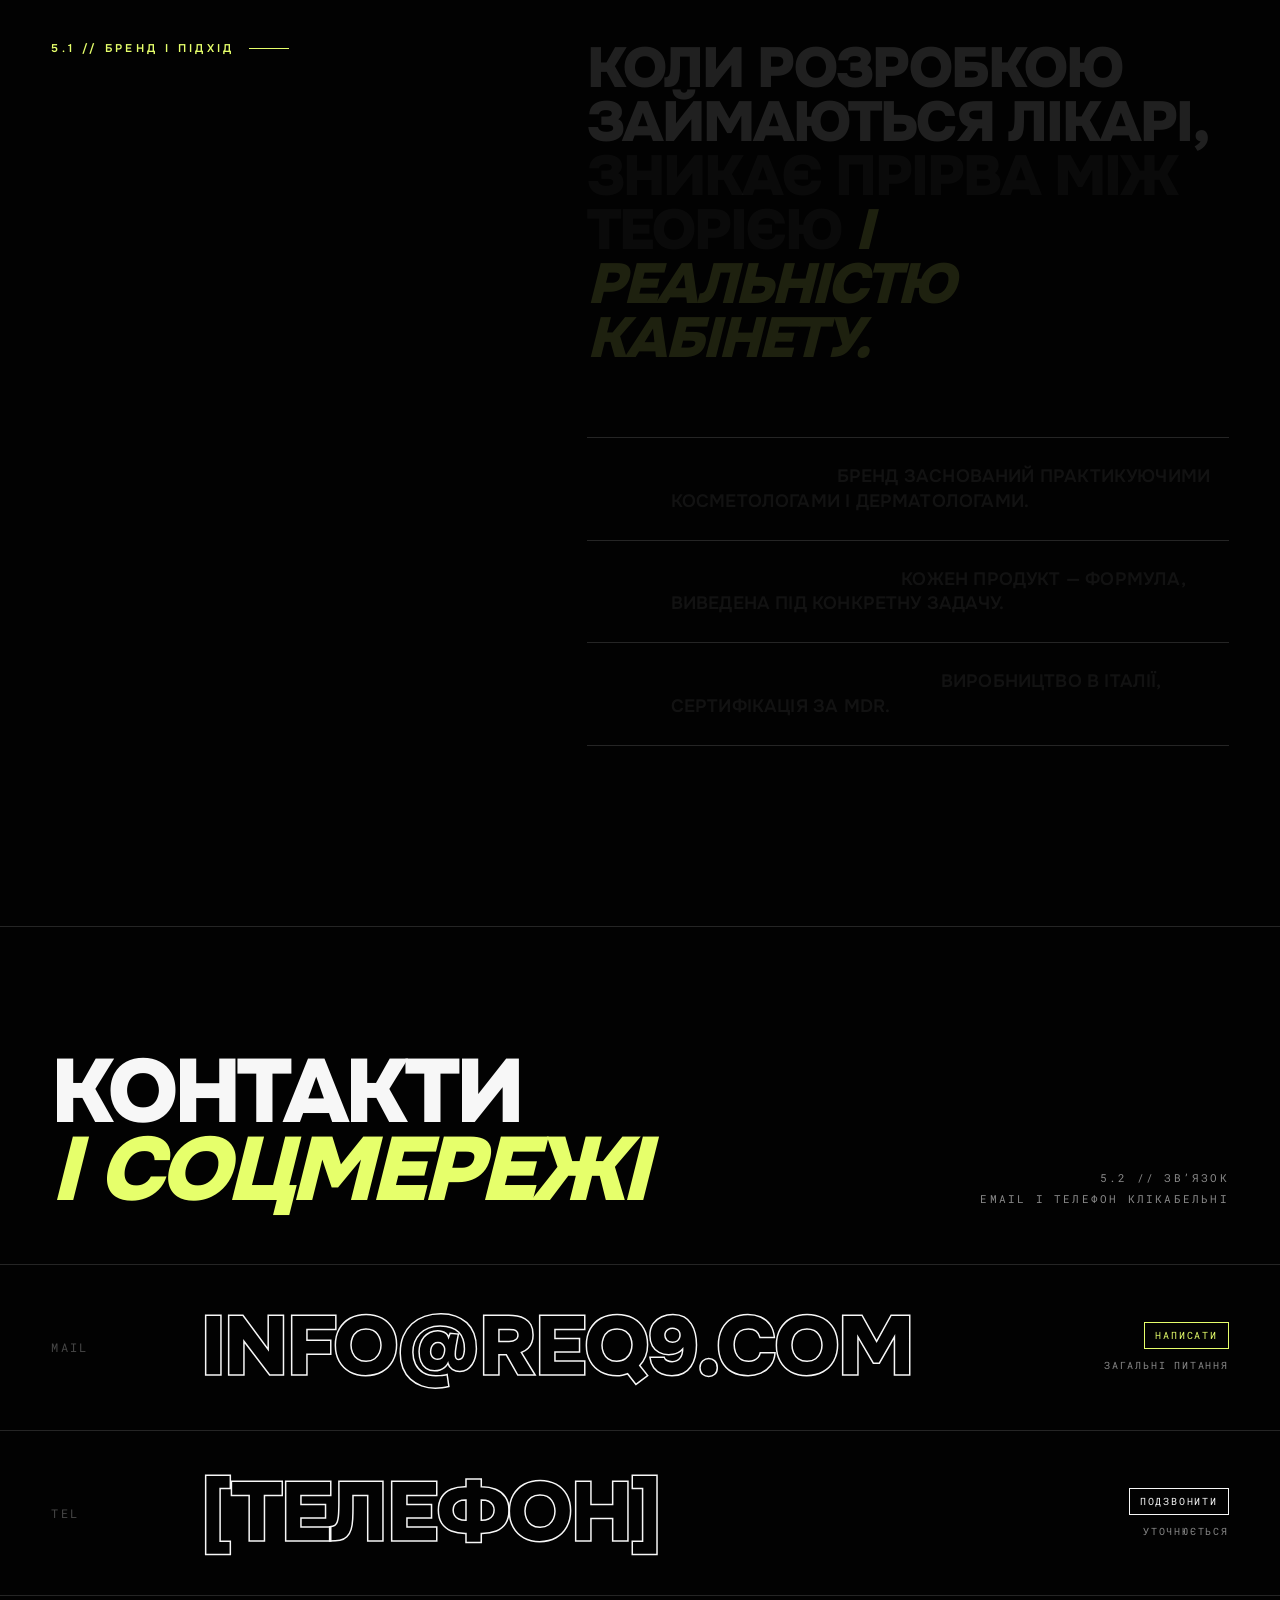
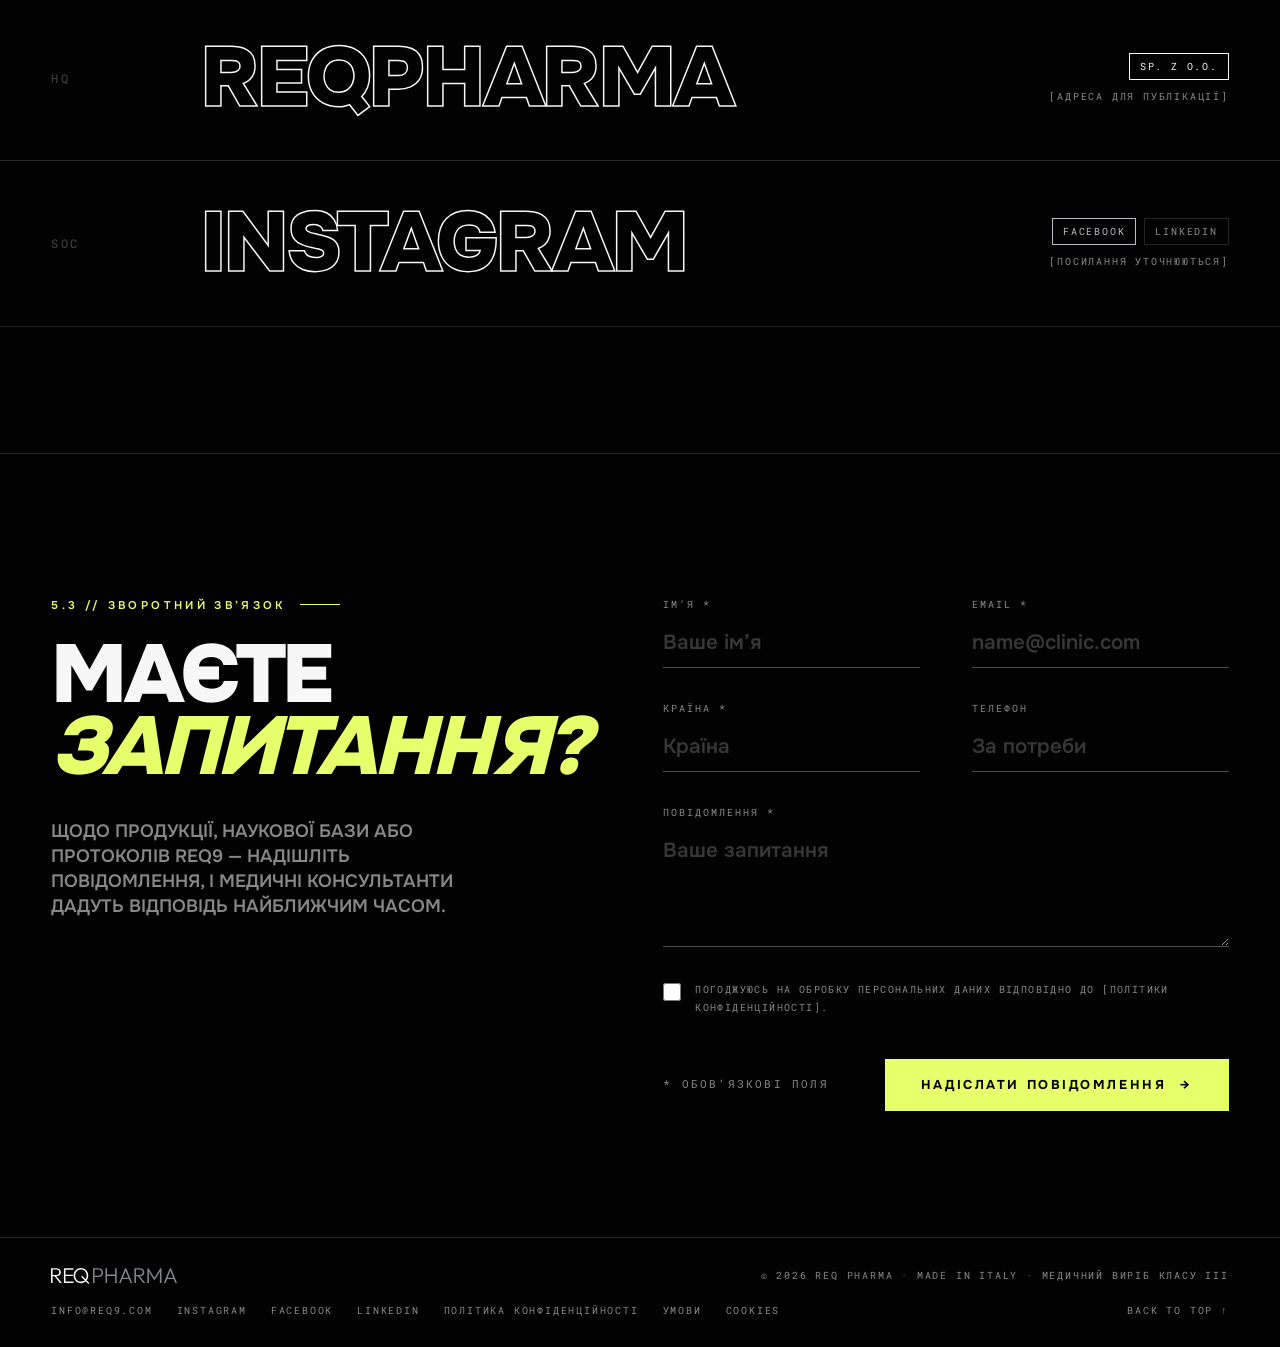
==== commit 1604e87e: "Новий логотип REQ9, слоган Fast track to result, REQ PHARMA у футері Co-Authored-By: Claude Opus 5.5" ====
--- a/about.html
+++ b/about.html
@@ -6,7 +6,7 @@
 <title>REQ9 — про бренд і контакти</title>
 <meta name="description" content="REQ9 Amino Code — 9 амінокислот і дві фракції гіалуронової кислоти. Медичний виріб класу III, Made in Italy.">
 <meta name="robots" content="noindex">
-<link rel="icon" href="assets/logo-req9-white.png">
+<link rel="icon" href="assets/logo-req9.svg">
 <link rel="stylesheet" href="https://fonts.googleapis.com/css2?family=Onest:wght@400;500;600;700;800;900&amp;family=Roboto+Mono:wght@400;500&amp;display=swap">
 <style>body{margin:0;background:#020202}</style>
 <link rel="stylesheet" href="assets/req9-lab.css">
@@ -20,7 +20,7 @@
 <div class="progress" aria-hidden="true"></div>
 
 <header class="nav">
-<a class="nav-brand" href="index.html" aria-label="REQ9 — головна"><img src="assets/logo-req9-white.png" alt="REQ9" style="height: 20px; width: auto; display: block"><em>// Amino Code™</em></a>
+<a class="nav-brand" href="index.html" aria-label="REQ9 — головна"><img src="assets/logo-req9.svg" alt="REQ9" style="height: 20px; width: auto; display: block"><em>// Amino Code™</em></a>
 <nav class="nav-links" aria-label="Головне меню">
 <a href="index.html">Головна</a>
 <a href="product.html">Продукти</a>
@@ -100,6 +100,7 @@
 </section>
 
 <footer class="foot">
+<img src="assets/logo-reqpharma.svg" alt="REQ PHARMA" style="height: 16px; width: auto; display: block">
 <span>© 2026 REQ Pharma · Made in Italy · Медичний виріб класу III</span>
 <div class="socials"><a href="mailto:info@req9.com">info@req9.com</a><a href="#contacts">Instagram</a><a href="#contacts">Facebook</a><a href="#contacts">LinkedIn</a><a href="#top">Політика конфіденційності</a><a href="#top">Умови</a><a href="#top">Cookies</a></div>
 <a href="#top">Back to top ↑</a>
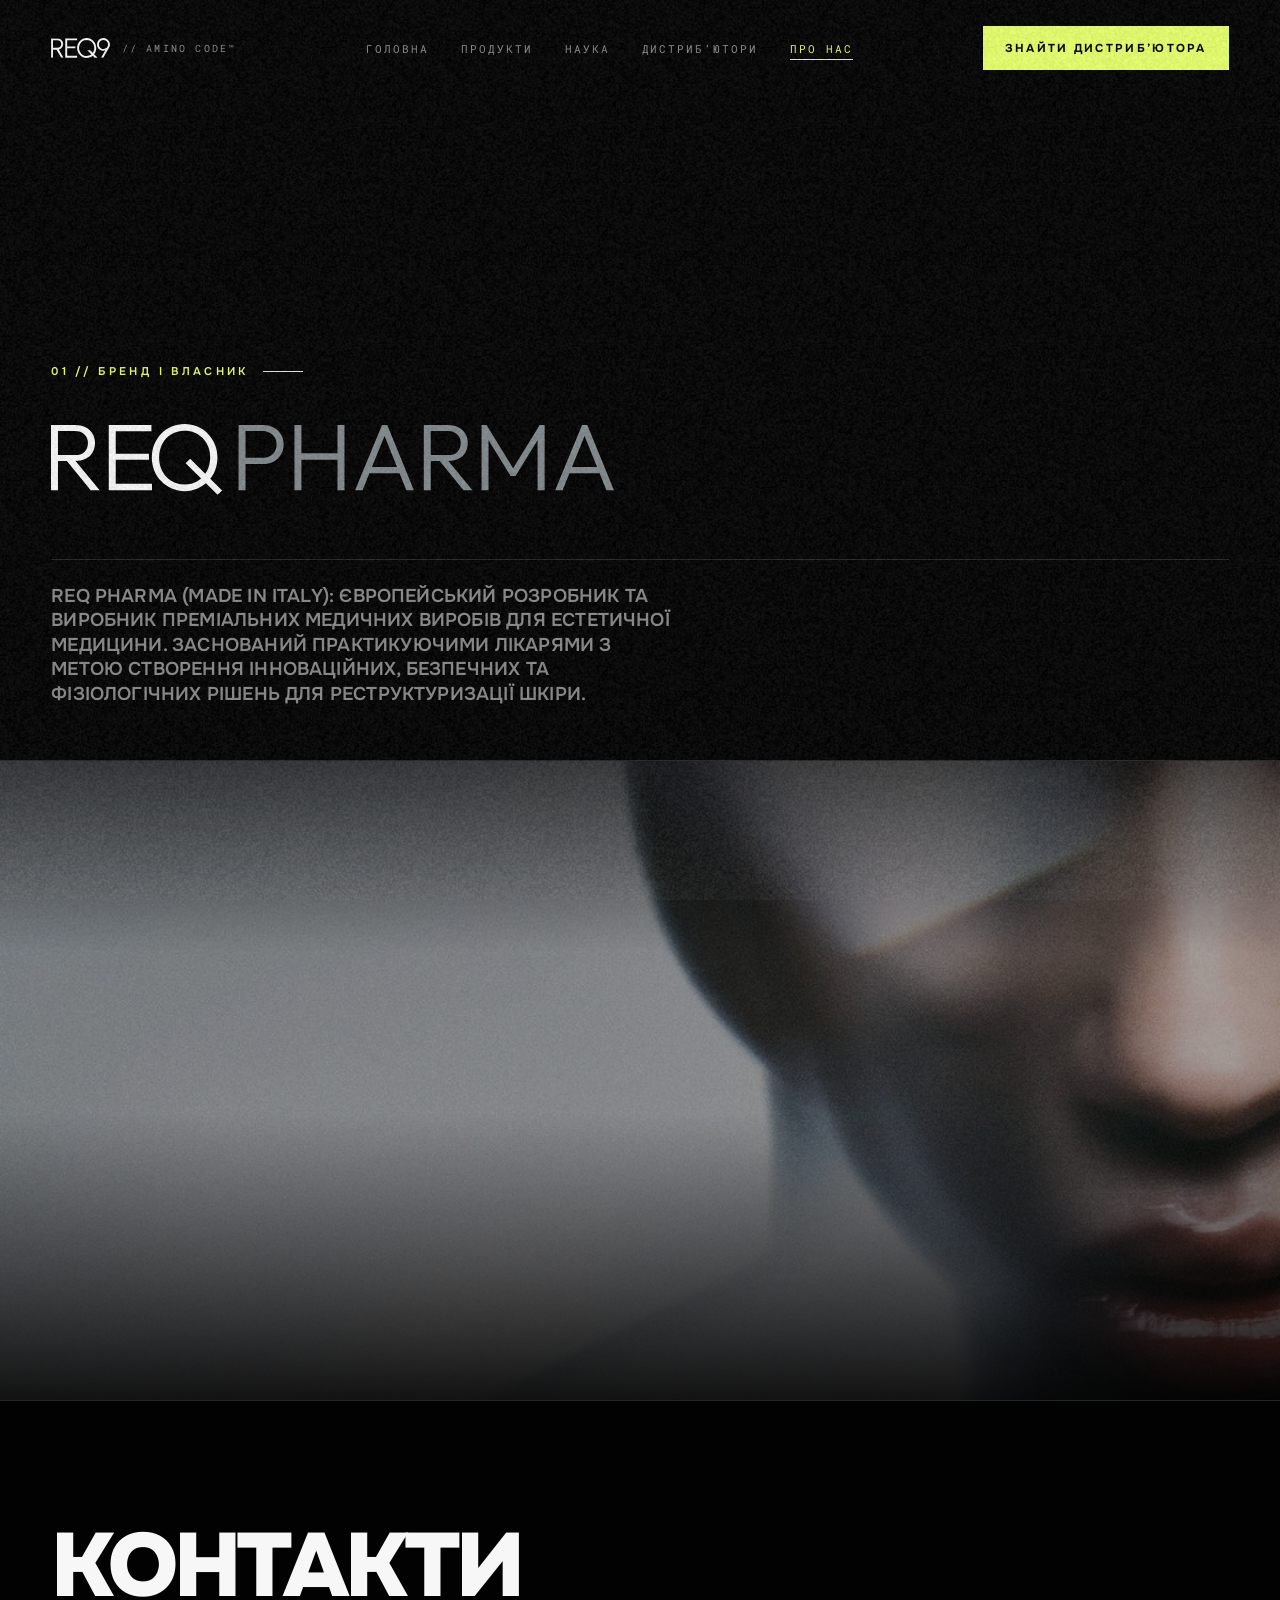
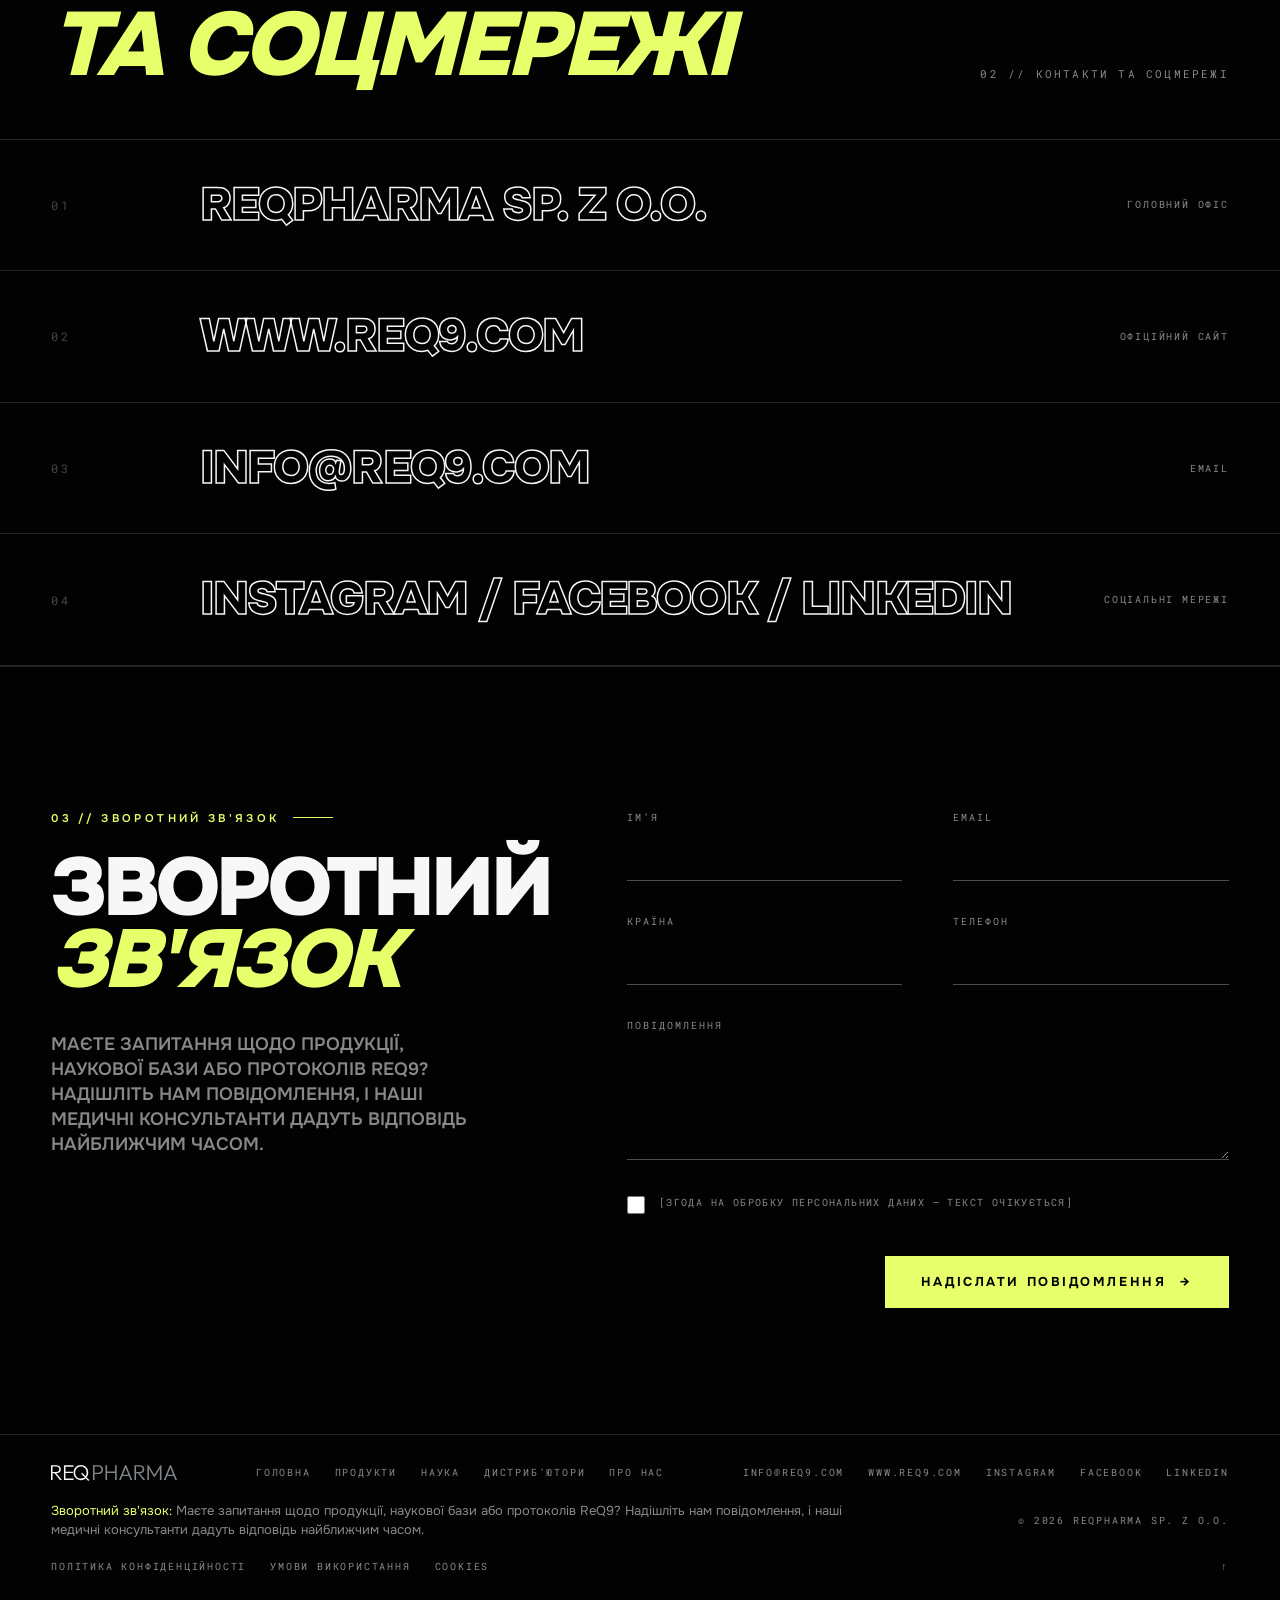
==== commit 83b107c7: "Тексти сайту строго з таблиці «Сайт структура» (Вичитка UKR) Co-Authored-By: Claude Opus 5.5 <norepl" ====
--- a/about.html
+++ b/about.html
@@ -3,12 +3,14 @@
 <head>
 <meta charset="utf-8">
 <meta name="viewport" content="width=device-width,initial-scale=1">
-<title>REQ9 — про бренд і контакти</title>
+<title>REQ PHARMA — про нас і контакти</title>
 <meta name="description" content="REQ9 Amino Code — 9 амінокислот і дві фракції гіалуронової кислоти. Медичний виріб класу III, Made in Italy.">
 <meta name="robots" content="noindex">
 <link rel="icon" href="assets/logo-req9.svg">
 <link rel="stylesheet" href="https://fonts.googleapis.com/css2?family=Onest:wght@400;500;600;700;800;900&amp;family=Roboto+Mono:wght@400;500&amp;display=swap">
-<style>body{margin:0;background:#020202}</style>
+<style>body{margin:0;background:#020202}.pg .tx{padding:14vh 4vw;border-top:1px solid var(--hair);display:grid;grid-template-columns:1fr 1.4fr;gap:6vw}.pg .tx .eyebrow{position:sticky;top:120px;align-self:start}.pg .tx .body{min-width:0}.pg .tx h2{font-weight:900;text-transform:uppercase;font-size:clamp(30px,3.6vw,58px);line-height:.95;letter-spacing:-.035em;margin:0 0 5vh}.pg .tx h3{font-weight:800;text-transform:uppercase;font-size:clamp(19px,1.7vw,26px);line-height:1.12;letter-spacing:-.01em;margin:7vh 0 2.4vh;color:var(--acid)}.pg .tx p,.pg .line-intro p{font-size:clamp(16px,1.25vw,19px);line-height:1.6;color:#CFD1D5;margin:0 0 1.1em;max-width:760px;font-weight:400;text-transform:none;letter-spacing:0}.pg .tx p b{color:#F7F7F7;font-weight:700}.pg .tx ul{list-style:none;margin:0 0 4vh;padding:0;border-top:1px solid var(--hair)}.pg .tx li{padding:18px 0;border-bottom:1px solid var(--hair);font-size:clamp(16px,1.25vw,19px);line-height:1.5;color:#CFD1D5}.pg .cite{font-family:var(--mono);font-size:12px;line-height:1.75;color:var(--dim);border-left:2px solid var(--acid);padding:4px 0 4px 16px;margin:2vh 0 4vh;max-width:760px;letter-spacing:.02em}.pg .cite a{color:var(--acid);text-decoration:underline}.pg .syn{display:grid;grid-template-columns:1fr 1fr;gap:20px;margin:3vh 0 4vh}.pg .syn>div{border:1px solid var(--hair);padding:26px}.pg .syn b{display:block;font-weight:900;text-transform:uppercase;font-size:clamp(17px,1.5vw,22px);letter-spacing:-.01em;color:var(--acid);margin-bottom:12px}.pg .syn p{margin:0}.pg .ph-box{border:1px dashed rgba(247,247,247,.3);padding:26px 28px;font-family:var(--mono);font-size:12px;letter-spacing:.06em;color:var(--dim);line-height:1.8}.pg .lead2{font-family:var(--disp);font-weight:700;font-size:clamp(22px,2.6vw,40px);line-height:1.18;letter-spacing:-.01em;max-width:1100px;margin:0 auto 5vh;text-transform:none;color:#F7F7F7}.pg .line-intro{display:grid;grid-template-columns:1fr 1fr;gap:2vh 4vw;margin:0 0 6vh;padding:0 4vw}.pg .line-eb{padding:0 4vw}.pg .row:hover .row-desc{color:#020202}.pg .scrub.long{font-size:clamp(24px,2.7vw,42px);line-height:1.08}.pg .row-desc{display:block;font-family:var(--disp);font-size:clamp(14px,1.1vw,17px);font-weight:500;font-style:normal;text-transform:none;letter-spacing:0;color:var(--dim);margin-top:12px;max-width:720px;line-height:1.45;-webkit-text-stroke:0}.pg .row-title small{font-size:.42em;letter-spacing:0;font-weight:600;vertical-align:middle;color:var(--dim)}.pg .foot .fb{flex:1 1 100%;font-family:var(--disp);font-size:13px;letter-spacing:0;text-transform:none;color:var(--dim);line-height:1.5;max-width:820px;font-weight:400}.pg .foot .fb a{color:var(--acid)}.pg .nav-logo-big{display:block;height:auto}
+@media (max-width:860px){.pg .tx{grid-template-columns:minmax(0,1fr);gap:4vh}.pg .tx .eyebrow{position:static}.pg .syn,.pg .line-intro{grid-template-columns:1fr}}
+</style>
 <link rel="stylesheet" href="assets/req9-lab.css">
 <script src="assets/req9-lab.js"></script>
 <script src="assets/dc-lite.js"></script>
@@ -18,92 +20,65 @@
 <div class="pg" id="top" data-dcref="rootRef">
 <div class="grain" aria-hidden="true"></div>
 <div class="progress" aria-hidden="true"></div>
-
 <header class="nav">
-<a class="nav-brand" href="index.html" aria-label="REQ9 — головна"><img src="assets/logo-req9.svg" alt="REQ9" style="height: 20px; width: auto; display: block"><em>// Amino Code™</em></a>
-<nav class="nav-links" aria-label="Головне меню">
+<a class="nav-brand" href="index.html" aria-label="REQ9"><img src="assets/logo-req9.svg" alt="REQ9" style="height: 20px; width: auto; display: block"><em>// Amino Code™</em></a>
+<nav class="nav-links" aria-label="Меню">
 <a href="index.html">Головна</a>
-<a href="product.html">Продукти</a>
+<a href="index.html#line">Продукти</a>
 <a href="science.html">Наука</a>
 <a href="distributors.html">Дистриб’ютори</a>
-<a class="cur" href="about.html">Про бренд</a>
+<a class="cur" href="about.html">Про нас</a>
 </nav>
-<a class="btn btn-s nav-cta" href="distributors.html" data-magnet="1">Отримати код</a>
+<a class="btn btn-s nav-cta" href="distributors.html" data-magnet="1">Знайти дистриб’ютора</a>
 </header>
-
-<!-- 5.1 brand -->
-<section class="lhero top" style="min-height: 820px">
-<div class="scroll-cue">Scroll</div>
-<p class="eyebrow">REQ Pharma / Made in Italy</p>
-<h1 style="font-weight: 900; text-transform: uppercase; font-size: clamp(60px, 10.6vw, 170px); line-height: .86; letter-spacing: -.045em; margin-top: 3vh" aria-label="Розроблено лікарями.">
-<span class="ln lh"><span>Розроблено</span></span>
-<span class="ln lh"><span><span class="hollow">лікарями</span><span class="acid">.</span></span></span>
+<section class="lhero top" style="min-height: 760px">
+<p class="eyebrow">01 // Бренд і власник</p>
+<h1 style="font-weight: 900; text-transform: uppercase; font-size: clamp(52px, 9vw, 150px); line-height: .9; letter-spacing: -.045em; margin-top: 3vh" aria-label="REQ PHARMA">
+<span class="ln lh"><span><img src="assets/logo-reqpharma.svg" alt="REQ PHARMA" style="height: .62em; width: auto; display: inline-block"></span></span>
 </h1>
 <div class="hero-sub">
-<p class="rv"><b>REQ Pharma</b> — європейський розробник і виробник преміальних медичних виробів для естетичної медицини. Заснований практикуючими лікарями з метою створення <b>безпечних і фізіологічних рішень</b> для реструктуризації шкіри.</p>
-<div class="hero-meta rv">Made in <i>Italy</i><br>Клас виробів <i>III</i> · MDR<br>Власник сайту <i>[уточнюється]</i></div>
+<p class="rv">REQ PHARMA (Made in Italy): Європейський розробник та виробник преміальних медичних виробів для естетичної медицини. Заснований практикуючими лікарями з метою створення інноваційних, безпечних та фізіологічних рішень для реструктуризації шкіри.</p>
+</div>
+
+</section>
+<section class="band" aria-label="REQ PHARMA"><img src="assets/hero-photo.jpg" alt="" style="object-position: 70% 40%; filter: grayscale(.2) brightness(.7)"><div class="shade"></div></section>
+<section class="index" id="contacts" style="border-top: 1px solid rgba(247,247,247,.14)">
+<div class="index-head">
+<h2 class="rv">Контакти<br><em>та соцмережі</em></h2>
+<div class="count rv">02 // Контакти та соцмережі</div>
+</div>
+<div class="rows">
+<a class="row" href="#contacts" style="--row-c: #F7F7F7"><div class="row-fill"></div><div class="row-inner"><span class="row-no">01</span><span class="row-title" style="font-size: clamp(24px, 3.6vw, 56px)">REQPHARMA sp. z o.o.</span><span class="row-meta"><span>Головний офіс</span></span></div><span class="row-arrow" aria-hidden="true">↗</span></a>
+<a class="row" href="https://www.req9.com" target="_blank" rel="noopener" style="--row-c: #E6FF6B"><div class="row-fill"></div><div class="row-inner"><span class="row-no">02</span><span class="row-title" style="font-size: clamp(24px, 3.6vw, 56px)">www.req9.com</span><span class="row-meta"><span>Офіційний сайт</span></span></div><span class="row-arrow" aria-hidden="true">↗</span></a>
+<a class="row" href="mailto:info@req9.com" style="--row-c: #E6FF6B"><div class="row-fill"></div><div class="row-inner"><span class="row-no">03</span><span class="row-title" style="font-size: clamp(24px, 3.6vw, 56px)">info@req9.com</span><span class="row-meta"><span>Email</span></span></div><span class="row-arrow" aria-hidden="true">↗</span></a>
+<a class="row" href="#contacts" style="--row-c: #F7F7F7"><div class="row-fill"></div><div class="row-inner"><span class="row-no">04</span><span class="row-title" style="font-size: clamp(24px, 3.6vw, 56px)">Instagram / Facebook / LinkedIn</span><span class="row-meta"><span>Соціальні мережі</span></span></div><span class="row-arrow" aria-hidden="true">↗</span></a>
 </div>
 </section>
-
-<section class="band" aria-label="Портрет">
-<img src="assets/hero-photo.jpg" alt="" style="object-position: 70% 40%; filter: grayscale(.2) brightness(.7)">
-<div class="shade"></div>
-<div class="bt"><span>REQ9 / Brand</span><span>Image placeholder · About</span></div>
-<div class="bf"><h3 class="rv"><span class="hollow">Між лабораторією</span><br>і <span class="acid">кабінетом.</span></h3></div>
-</section>
-
-<section class="mani">
-<p class="eyebrow">5.1 // Бренд і підхід</p>
+<section class="fsec" id="write">
 <div>
-<h3 class="scrub"><span class="w">Коли</span> <span class="w">розробкою</span> <span class="w">займаються</span> <span class="w">лікарі,</span> <span class="dimw"><span class="w">зникає</span> <span class="w">прірва</span> <span class="w">між</span> <span class="w">теорією</span></span> <em><span class="w">і</span> <span class="w">реальністю</span> <span class="w">кабінету.</span></em></h3>
-<div class="mani-rules">
-<div class="mani-rule"><b>R.01</b><p><strong><span class="wm"><span>Лікарі</span></span> <span class="wm"><span>в</span></span> <span class="wm"><span>основі.</span></span></strong> <span class="w">Бренд</span> <span class="w">заснований</span> <span class="w">практикуючими</span> <span class="w">косметологами</span> <span class="w">і</span> <span class="w">дерматологами.</span></p></div>
-<div class="mani-rule"><b>R.02</b><p><strong><span class="wm"><span>Код</span></span> <span class="wm"><span>перед</span></span> <span class="wm"><span>стимулом.</span></span></strong> <span class="w">Кожен</span> <span class="w">продукт</span> <span class="w">—</span> <span class="w">формула,</span> <span class="w">виведена</span> <span class="w">під</span> <span class="w">конкретну</span> <span class="w">задачу.</span></p></div>
-<div class="mani-rule"><b>R.03</b><p><strong><span class="wm"><span>Європейський</span></span> <span class="wm"><span>стандарт.</span></span></strong> <span class="w">Виробництво</span> <span class="w">в</span> <span class="w">Італії,</span> <span class="w">сертифікація</span> <span class="w">за</span> <span class="w">MDR.</span></p></div>
-</div>
-</div>
-</section>
-
-<!-- 5.2 contacts -->
-<section class="index" id="contacts" style="border-top: 1px solid rgba(247,247,247,.14)">
-<div class="index-head">
-<h2 class="rv">Контакти<br><em>і соцмережі</em></h2>
-<div class="count rv">5.2 // Зв’язок<br>Email і телефон клікабельні</div>
-</div>
-<div class="rows">
-<a class="row" href="mailto:info@req9.com" style="--row-c: #E6FF6B"><div class="row-fill"></div><div class="row-inner"><span class="row-no">MAIL</span><span class="row-title">info@req9.com</span><span class="row-meta"><span class="row-tags"><span class="tag status">Написати</span></span><span>Загальні питання</span></span></div><span class="row-arrow" aria-hidden="true">↗</span></a>
-<a class="row" href="#contacts" style="--row-c: #F7F7F7"><div class="row-fill"></div><div class="row-inner"><span class="row-no">TEL</span><span class="row-title">[Телефон]</span><span class="row-meta"><span class="row-tags"><span class="tag status">Подзвонити</span></span><span>Уточнюється</span></span></div><span class="row-arrow" aria-hidden="true">↗</span></a>
-<a class="row" href="#contacts" style="--row-c: #F7F7F7"><div class="row-fill"></div><div class="row-inner"><span class="row-no">HQ</span><span class="row-title">REQPHARMA</span><span class="row-meta"><span class="row-tags"><span class="tag status">sp. z o.o.</span></span><span>[Адреса для публікації]</span></span></div><span class="row-arrow" aria-hidden="true">↗</span></a>
-<a class="row" href="#contacts" style="--row-c: #B9BCC1"><div class="row-fill"></div><div class="row-inner"><span class="row-no">SOC</span><span class="row-title">Instagram</span><span class="row-meta"><span class="row-tags"><span class="tag status">Facebook</span><span class="tag">LinkedIn</span></span><span>[Посилання уточнюються]</span></span></div><span class="row-arrow" aria-hidden="true">↗</span></a>
-</div>
-</section>
-
-<!-- 5.3 form -->
-<section class="fsec" id="write" style="margin-top: 14vh">
-<div>
-<p class="eyebrow">5.3 // Зворотний зв’язок</p>
-<h2 class="rv">Маєте<br><em>запитання?</em></h2>
-<p class="lead rv">Щодо продукції, наукової бази або протоколів ReQ9 — надішліть повідомлення, і медичні консультанти дадуть відповідь найближчим часом.</p>
+<p class="eyebrow">03 // Зворотний зв'язок</p>
+<h2 class="rv">Зворотний<br><em>зв'язок</em></h2>
+<p class="lead rv">Маєте запитання щодо продукції, наукової бази або протоколів ReQ9? Надішліть нам повідомлення, і наші медичні консультанти дадуть відповідь найближчим часом.</p>
 </div>
 <form class="fm rv" data-dcev-submit="submit">
-<div data-dcif="sent" style="display:none">
-<div class="ok"><b>Повідомлення надіслано</b><span class="count" style="text-align: left">Ми відповімо найближчим часом.</span></div>
-</div>
-<div class="fld"><label for="c-name">Ім’я *</label><input id="c-name" type="text" required="required" placeholder="Ваше ім’я"></div>
-<div class="fld"><label for="c-em">Email *</label><input id="c-em" type="email" required="required" placeholder="name@clinic.com"></div>
-<div class="fld"><label for="c-cn">Країна *</label><input id="c-cn" type="text" required="required" placeholder="Країна"></div>
-<div class="fld"><label for="c-ph">Телефон</label><input id="c-ph" type="tel" placeholder="За потреби"></div>
-<div class="fld w2"><label for="c-msg">Повідомлення *</label><textarea id="c-msg" required="required" placeholder="Ваше запитання"></textarea></div>
-<label class="consent"><input type="checkbox" required="required"><span>Погоджуюсь на обробку персональних даних відповідно до [Політики конфіденційності].</span></label>
-<div class="fm-foot"><span class="count" style="text-align: left">* обов’язкові поля</span><button class="btn" type="submit" data-magnet="1"><span>Надіслати повідомлення</span><i>→</i></button></div>
+<div data-dcif="sent" style="display:none"><div class="ok"><b>[Відправлено]</b><span class="count" style="text-align: left">[Текст повідомлення про успішну відправку — очікується]</span></div></div>
+<div class="fld"><label for="c-name">Ім’я</label><input id="c-name" name="c-name" type="text" required="required"></div>
+<div class="fld"><label for="c-em">Email</label><input id="c-em" name="c-em" type="email" required="required"></div>
+<div class="fld"><label for="c-cn">Країна</label><input id="c-cn" name="c-cn" type="text" required="required"></div>
+<div class="fld"><label for="c-ph">Телефон</label><input id="c-ph" name="c-ph" type="tel"></div>
+<div class="fld w2"><label for="c-msg">Повідомлення</label><textarea id="c-msg" name="c-msg" required="required"></textarea></div>
+<label class="consent"><input type="checkbox" required="required"><span>[Згода на обробку персональних даних — текст очікується]</span></label>
+<div class="fm-foot"><span></span><button class="btn" type="submit" data-magnet="1"><span>Надіслати повідомлення</span><i>→</i></button></div>
 </form>
 </section>
-
 <footer class="foot">
 <img src="assets/logo-reqpharma.svg" alt="REQ PHARMA" style="height: 16px; width: auto; display: block">
-<span>© 2026 REQ Pharma · Made in Italy · Медичний виріб класу III</span>
-<div class="socials"><a href="mailto:info@req9.com">info@req9.com</a><a href="#contacts">Instagram</a><a href="#contacts">Facebook</a><a href="#contacts">LinkedIn</a><a href="#top">Політика конфіденційності</a><a href="#top">Умови</a><a href="#top">Cookies</a></div>
-<a href="#top">Back to top ↑</a>
+<div class="socials"><a href="index.html">Головна</a> <a href="index.html#line">Продукти</a> <a href="science.html">Наука</a> <a href="distributors.html">Дистриб’ютори</a> <a href="about.html">Про нас</a></div>
+<div class="socials"><a href="mailto:info@req9.com">info@req9.com</a><a href="https://www.req9.com">www.req9.com</a><a href="about.html#contacts">Instagram</a><a href="about.html#contacts">Facebook</a><a href="about.html#contacts">LinkedIn</a></div>
+<p class="fb"><a href="about.html#write">Зворотний зв'язок:</a> Маєте запитання щодо продукції, наукової бази або протоколів ReQ9? Надішліть нам повідомлення, і наші медичні консультанти дадуть відповідь найближчим часом.</p>
+<span>© 2026 REQPHARMA sp. z o.o.</span>
+<div class="socials"><a href="#top">Політика конфіденційності</a><a href="#top">Умови використання</a><a href="#top">Cookies</a></div>
+<a href="#top" aria-label="Нагору">↑</a>
 </footer>
 
 </div>
@@ -112,12 +87,17 @@
 
 class Component extends DCLogic {
 componentDidMount() { if (typeof window !== 'undefined' && window.REQ9Lab && this._root) this._fx = window.REQ9Lab.mount(this._root); }
-componentWillUnmount() { if (this._fx) this._fx(); }
+componentWillUnmount() { this._dead = true; if (this._fx) this._fx(); if (this._aeIo) this._aeIo.disconnect(); (this._t || []).forEach((id) => clearTimeout(id)); }
+
 renderVals() {
 if (!this._r) {
-this._r = { rootRef: (el) => { this._root = el; }, submit: (e) => { e.preventDefault(); this.setState({ sent: true }); } };
+const en = {}; [].forEach((k) => { en[k] = () => this.setState({ hv: k }); });
+this._r = { en, lv: () => this.setState({ hv: null }), rootRef: (el) => { this._root = el; }, submit: (e) => { e.preventDefault(); this.setState({ sent: true }); } };
 }
-return Object.assign({}, this._r, { sent: !!(this.state && this.state.sent) });
+const M = {};
+const hv = this.state && this.state.hv; const m = M[hv] || ['', '', ''];
+const on = {}; Object.keys(M).forEach((k) => { on[k] = k === hv ? 'on' : ''; });
+return Object.assign({}, this._r, { on, hov: hv ? 'is-hovering' : '', ghost: m[0], specLabel: m[1], specChrome: m[2], specShow: hv ? 'show' : '', sent: !!(this.state && this.state.sent) });
 }
 }
 
